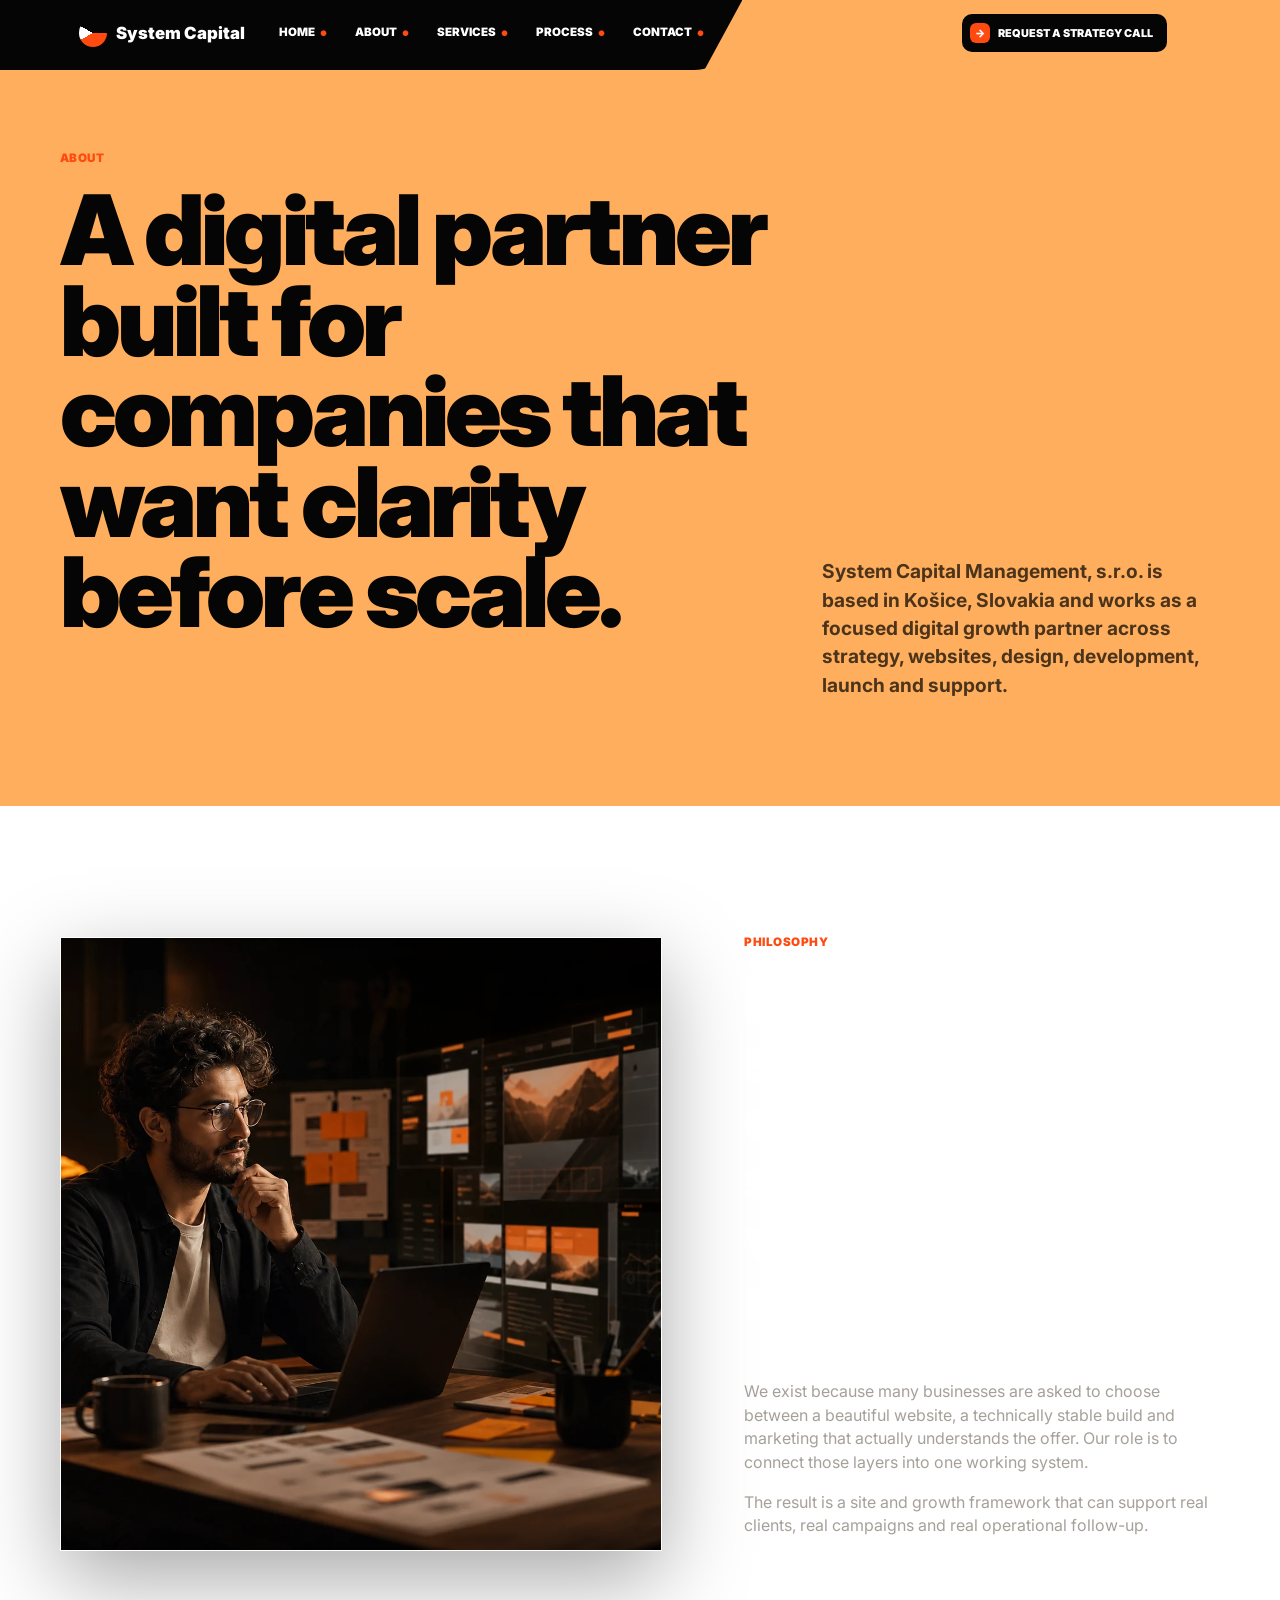
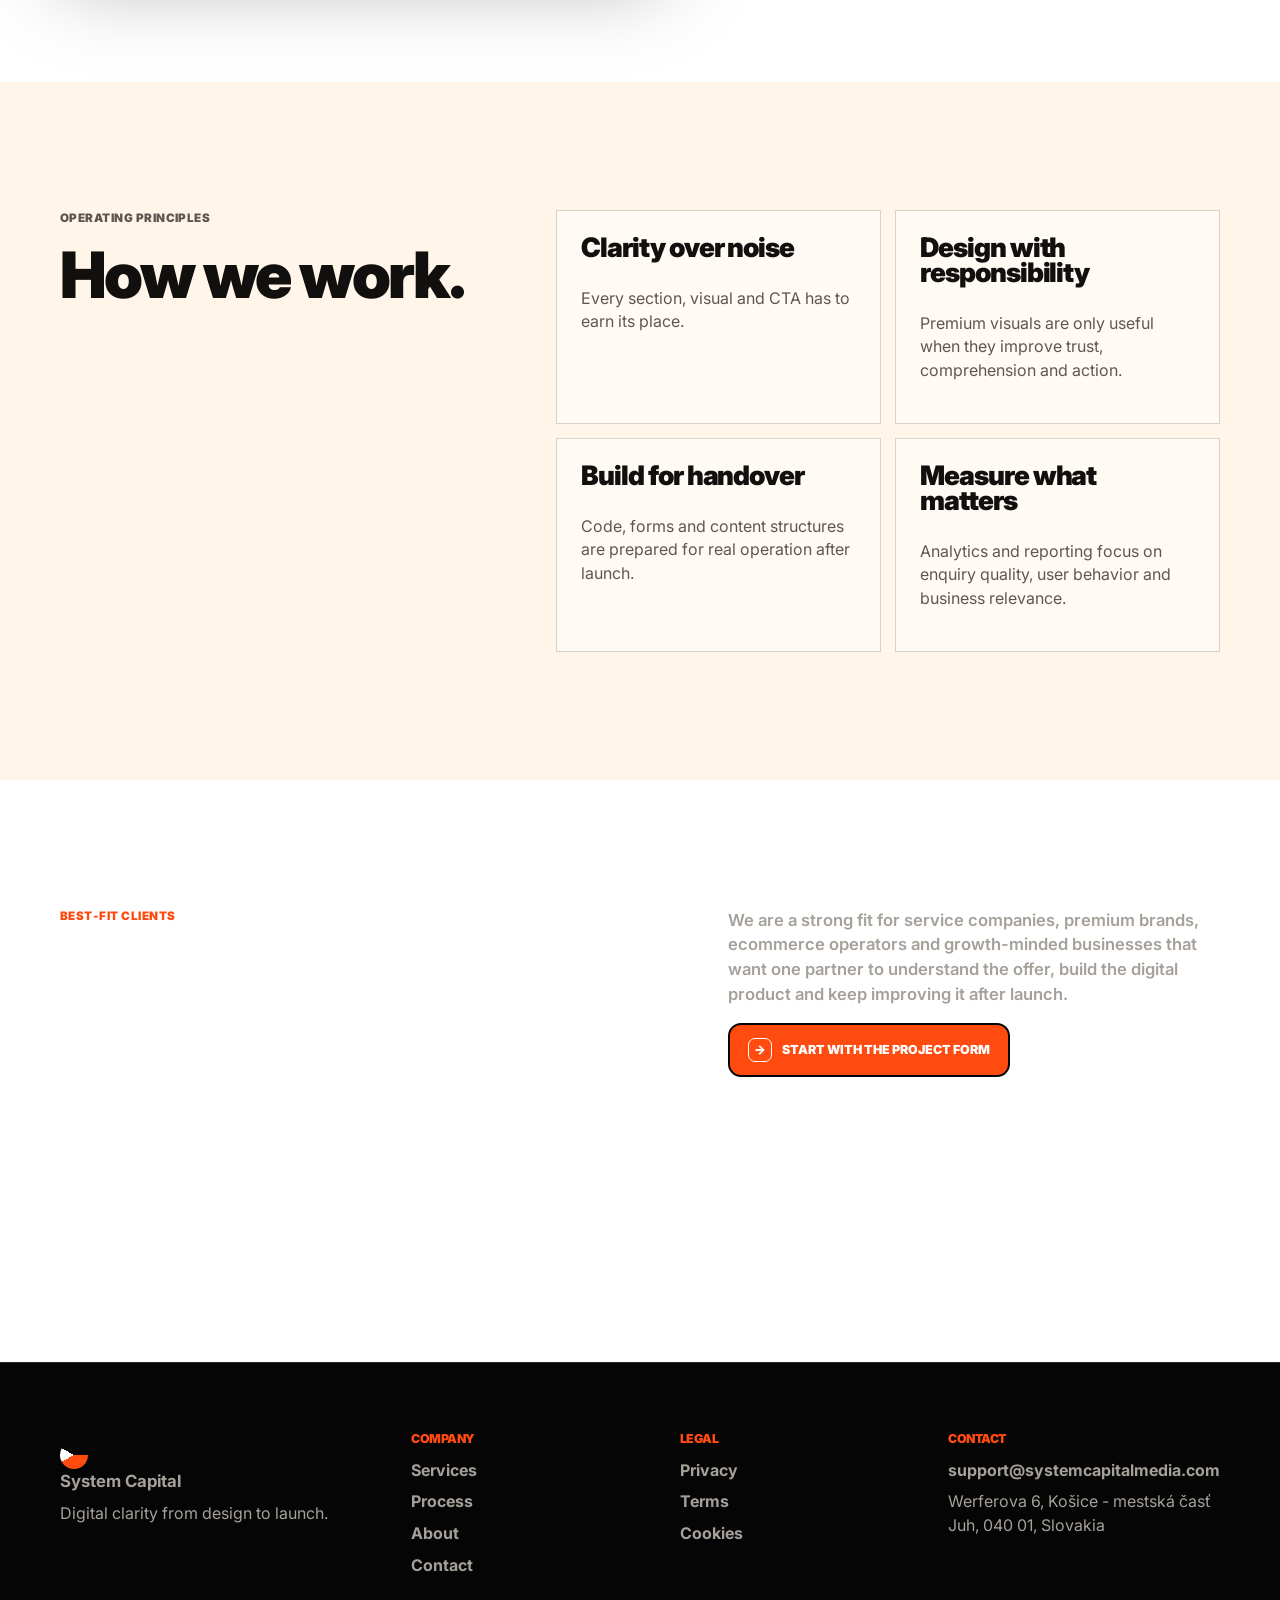
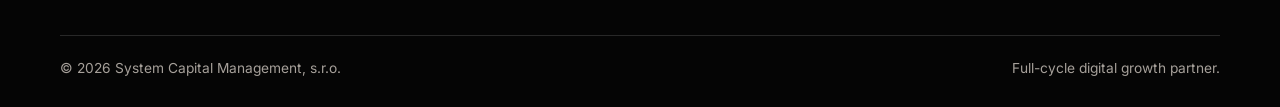
==== about.html @ 71fba1bb "+" ====
<!DOCTYPE html>
<html lang="en">
<head>
  <meta charset="UTF-8">
  <meta name="viewport" content="width=device-width, initial-scale=1.0">
  <meta name="description" content="About System Capital Management, s.r.o., a Slovak digital partner for strategy, web design, development, marketing and support.">
  <title>About | System Capital Management</title>
  <link rel="preconnect" href="https://fonts.googleapis.com">
  <link rel="preconnect" href="https://fonts.gstatic.com" crossorigin>
  <link href="https://fonts.googleapis.com/css2?family=Inter:wght@400;500;600;700;800&family=Playfair+Display:wght@600;700&display=swap" rel="stylesheet">
  <link rel="stylesheet" href="css/base.css">
  <link rel="stylesheet" href="css/bundle.css">
  <link rel="stylesheet" href="css/pages/about.css">
</head>
<body>
  <div class="noise" aria-hidden="true"></div>
  <header class="site-header" data-header><a class="brand" href="index.html"><span class="brand-mark">SC</span><span>System Capital</span></a><nav class="desktop-nav"><a href="index.html">Home</a><a href="about.html">About</a><a href="services.html">Services</a><a href="service-detail.html">Process</a><a href="contact.html">Contact</a></nav><a class="header-cta" href="contact.html">Request a strategy call</a><button class="menu-toggle" type="button" data-menu-toggle aria-label="Open menu"><span></span><span></span></button></header>
  <div class="mobile-menu" data-mobile-menu aria-hidden="true"><div class="mobile-menu__inner"><p class="eyebrow">Navigation</p><nav><a href="index.html">Home</a><a href="services.html">Services</a><a href="about.html">About</a><a href="contact.html">Contact</a><a href="privacy.html">Privacy</a><a href="terms.html">Terms</a></nav><a class="button button--light" href="contact.html">Start a project</a><p class="microcopy">All enquiries are handled through the project form.</p></div></div>
  <main>
    <section class="page-hero section-dark">
      <div class="container page-hero__grid">
        <div><p class="eyebrow reveal">About</p><h1 class="reveal">A digital partner built for companies that want clarity before scale.</h1></div>
        <p class="page-lead reveal">System Capital Management, s.r.o. is based in Košice, Slovakia and works as a focused digital growth partner across strategy, websites, design, development, launch and support.</p>
      </div>
    </section>
    <section class="section about-story">
      <div class="container about-grid">
        <img src="img/common/ref-about-director.webp" alt="Digital director working inside a strategy studio">
        <div><p class="eyebrow">Philosophy</p><h2>Digital work should be commercially sharp and visually memorable.</h2><p>We exist because many businesses are asked to choose between a beautiful website, a technically stable build and marketing that actually understands the offer. Our role is to connect those layers into one working system.</p><p>The result is a site and growth framework that can support real clients, real campaigns and real operational follow-up.</p></div>
      </div>
    </section>
    <section class="section light-band">
      <div class="container principles">
        <div><p class="eyebrow">Operating principles</p><h2>How we work.</h2></div>
        <div class="principle-list">
          <article><h3>Clarity over noise</h3><p>Every section, visual and CTA has to earn its place.</p></article>
          <article><h3>Design with responsibility</h3><p>Premium visuals are only useful when they improve trust, comprehension and action.</p></article>
          <article><h3>Build for handover</h3><p>Code, forms and content structures are prepared for real operation after launch.</p></article>
          <article><h3>Measure what matters</h3><p>Analytics and reporting focus on enquiry quality, user behavior and business relevance.</p></article>
        </div>
      </div>
    </section>
    <section class="section best-fit"><div class="container split"><div><p class="eyebrow">Best-fit clients</p><h2>Teams that need a serious digital foundation, not a decorative website.</h2></div><div class="rich-text"><p>We are a strong fit for service companies, premium brands, ecommerce operators and growth-minded businesses that want one partner to understand the offer, build the digital product and keep improving it after launch.</p><a class="button" href="contact.html">Start with the project form</a></div></div></section>
  </main>
  <footer class="site-footer"><div class="container footer-grid"><div><a class="brand" href="index.html"><span class="brand-mark">SC</span><span>System Capital</span></a><p>Digital clarity from design to launch.</p></div><div><h3>Company</h3><a href="services.html">Services</a><a href="service-detail.html">Process</a><a href="about.html">About</a><a href="contact.html">Contact</a></div><div><h3>Legal</h3><a href="privacy.html">Privacy</a><a href="terms.html">Terms</a><a href="cookie.html">Cookies</a></div><div><h3>Contact</h3><a href="mailto:support@systemcapitalmedia.com">support@systemcapitalmedia.com</a><p>Werferova 6, Košice - mestská časť Juh, 040 01, Slovakia</p></div></div><div class="container footer-bottom"><span>© 2026 System Capital Management, s.r.o.</span><span>Full-cycle digital growth partner.</span></div></footer>
  <script src="js/main.js"></script>
</body>
</html>
---- css/base.css ----
:root {
  --black: #050505;
  --black-2: #0c0c0b;
  --ink: #11100e;
  --orange: #ff4a10;
  --orange-soft: #ffae5d;
  --cream: #fff6e9;
  --white: #ffffff;
  --muted: #a6a09a;
  --muted-dark: #5e5751;
  --line: rgba(255, 255, 255, .14);
  --line-dark: rgba(0, 0, 0, .16);
  --shadow: 0 28px 80px rgba(0, 0, 0, .34);
  --font-body: "Inter", Arial, sans-serif;
  --ease: cubic-bezier(.2, .8, .2, 1);
  --bg: var(--black);
  --bg-2: var(--black-2);
  --light: var(--cream);
  --light-2: #ffe5c7;
  --surface: rgba(255,255,255,.08);
  --surface-strong: rgba(255,255,255,.14);
  --text: var(--white);
  --text-dark: var(--ink);
  --accent: var(--orange);
  --accent-2: var(--orange-soft);
  --border: var(--line);
  --border-dark: var(--line-dark);
  --font-display: var(--font-body);
}

* { box-sizing: border-box; }

html { scroll-behavior: smooth; }

body {
  margin: 0;
  background: var(--white);
  color: var(--white);
  font-family: var(--font-body);
  font-size: 16px;
  line-height: 1.48;
  overflow-x: hidden;
}

img { display: block; max-width: 100%; }
a { color: inherit; text-decoration: none; }
button, input, select, textarea { font: inherit; }
button { cursor: pointer; }

:focus-visible {
  outline: 2px solid var(--orange);
  outline-offset: 4px;
}

h1, h2, h3, p { margin-top: 0; }

h1, h2, h3 {
  letter-spacing: -.04em;
  line-height: .93;
}

h1 {
  font-size: clamp(3.4rem, 7.6vw, 7.6rem);
  font-weight: 900;
  max-width: 760px;
}

h2 {
  font-size: clamp(2.35rem, 5vw, 5.55rem);
  font-weight: 900;
}

h3 {
  font-size: clamp(1.3rem, 2.1vw, 2rem);
  font-weight: 900;
}

p { color: var(--muted); }

.container {
  width: min(1160px, calc(100% - 42px));
  margin-inline: auto;
}

.section { padding: clamp(74px, 10vw, 134px) 0; position: relative; }
.section-dark { background: var(--black); color: var(--white); }
.light-band { background: var(--cream); color: var(--ink); }
.light-band p, .light-band .eyebrow { color: var(--muted-dark); }

.eyebrow {
  color: var(--orange);
  font-size: .73rem;
  font-weight: 900;
  letter-spacing: .04em;
  text-transform: uppercase;
  margin-bottom: 18px;
}

.button {
  display: inline-flex;
  min-height: 45px;
  align-items: center;
  justify-content: center;
  gap: 10px;
  padding: 13px 18px;
  border: 2px solid var(--black);
  border-radius: 13px;
  background: var(--orange);
  color: var(--white);
  font-size: .78rem;
  font-weight: 900;
  text-transform: uppercase;
  transition: transform .28s var(--ease), box-shadow .28s var(--ease), background .28s var(--ease);
}

.button::before {
  content: "→";
  display: grid;
  width: 22px;
  height: 22px;
  place-items: center;
  border: 1px solid currentColor;
  border-radius: 7px;
}

.button:hover { transform: translateY(-2px); box-shadow: 0 14px 36px rgba(255, 74, 16, .28); }
.button--ghost { background: var(--black); color: var(--white); border-color: rgba(255,255,255,.2); }
.button--light { background: var(--white); color: var(--black); border-color: var(--white); }

.noise { display: none; }

.reveal {
  opacity: 0;
  transform: translateY(24px);
  transition: opacity .75s var(--ease), transform .75s var(--ease);
}

.reveal.is-visible { opacity: 1; transform: translateY(0); }

@media (max-width: 760px) {
  body { font-size: 15px; }
  h1 { font-size: clamp(3rem, 16vw, 4.7rem); }
  h2 { font-size: clamp(2.25rem, 12vw, 3.7rem); }
  h1, h2, h3 { letter-spacing: -.035em; }
  .container { width: min(100% - 28px, 1160px); }
  .section { padding: 70px 0; }
  .button { width: 100%; min-height: 50px; }
}
---- css/bundle.css ----
.site-header {
  position: fixed;
  top: 0;
  left: 0;
  right: 0;
  z-index: 50;
  display: grid;
  grid-template-columns: auto auto 1fr auto;
  align-items: center;
  gap: 34px;
  width: 100%;
  margin: 0 auto;
  padding: 14px clamp(22px, 6.2vw, 118px);
  color: var(--white);
  background: transparent;
  border-radius: 0;
  transition: transform .35s var(--ease), box-shadow .35s var(--ease);
}

.site-header::before {
  content: "";
  position: absolute;
  inset: 0 auto auto 0;
  z-index: -1;
  width: min(930px, 58vw);
  height: 70px;
  background: var(--black);
  border-bottom-right-radius: 48px;
  clip-path: polygon(0 0, calc(100% - 74px) 0, 100% 0, calc(100% - 38px) 100%, 0 100%);
}

.site-header.is-scrolled,
.site-header.menu-open {
  filter: drop-shadow(0 18px 34px rgba(0,0,0,.18));
}

.brand {
  display: inline-flex;
  align-items: center;
  gap: 9px;
  font-size: 1.05rem;
  font-weight: 900;
}

.brand-mark {
  display: grid;
  width: 28px;
  height: 28px;
  place-items: center;
  border-radius: 50%;
  color: var(--white);
  background: conic-gradient(from 90deg, var(--orange) 0 42%, var(--white) 42% 58%, var(--black) 58% 100%);
  font-size: 0;
}

.desktop-nav {
  display: flex;
  justify-content: flex-start;
  gap: 28px;
  font-size: .72rem;
  font-weight: 900;
  text-transform: uppercase;
}

.desktop-nav a::after {
  content: "●";
  color: var(--orange);
  font-size: .48rem;
  margin-left: 5px;
}

.header-cta {
  display: inline-flex;
  align-items: center;
  gap: 8px;
  min-height: 38px;
  justify-self: end;
  padding: 8px 14px 8px 8px;
  border: 0;
  border-radius: 10px;
  background: var(--black);
  color: var(--white);
  font-size: .68rem;
  font-weight: 900;
  text-transform: uppercase;
}

.header-cta::before {
  content: "→";
  display: grid;
  width: 20px;
  height: 20px;
  place-items: center;
  background: var(--orange);
  border-radius: 6px;
}

.menu-toggle {
  display: none;
  width: 42px;
  height: 42px;
  border: 1px solid rgba(255,255,255,.3);
  border-radius: 12px;
  background: var(--black);
  position: relative;
}

.menu-toggle span {
  position: absolute;
  left: 11px;
  right: 11px;
  height: 2px;
  background: var(--white);
  transition: transform .35s var(--ease), top .35s var(--ease);
}

.menu-toggle span:first-child { top: 15px; }
.menu-toggle span:last-child { top: 25px; }
.menu-open .menu-toggle span:first-child { top: 20px; transform: rotate(45deg); }
.menu-open .menu-toggle span:last-child { top: 20px; transform: rotate(-45deg); }

.mobile-menu {
  position: fixed;
  inset: 0;
  z-index: 40;
  display: grid;
  place-items: center;
  padding: 96px 24px 30px;
  background: var(--black);
  opacity: 0;
  pointer-events: none;
  transform: translateY(-18px);
  transition: opacity .42s var(--ease), transform .42s var(--ease);
}

.mobile-menu.is-open { opacity: 1; pointer-events: auto; transform: translateY(0); }
.mobile-menu__inner { width: min(520px, 100%); }
.mobile-menu nav { display: grid; gap: 9px; margin: 24px 0 32px; }
.mobile-menu nav a { font-size: clamp(2.5rem, 12vw, 4.5rem); font-weight: 900; letter-spacing: -.05em; line-height: .9; opacity: 0; transform: translateY(14px); transition: opacity .45s var(--ease), transform .45s var(--ease); }
.mobile-menu.is-open nav a { opacity: 1; transform: translateY(0); }
.mobile-menu.is-open nav a:nth-child(2) { transition-delay: .05s; }
.mobile-menu.is-open nav a:nth-child(3) { transition-delay: .1s; }
.mobile-menu.is-open nav a:nth-child(4) { transition-delay: .15s; }
.mobile-menu.is-open nav a:nth-child(5) { transition-delay: .2s; }
.mobile-menu.is-open nav a:nth-child(6) { transition-delay: .25s; }
.microcopy { margin-top: 18px; font-size: .88rem; }

.page-hero {
  padding: 150px 0 88px;
  background: var(--orange-soft);
  color: var(--black);
}

.page-hero p { color: rgba(0,0,0,.7); }
.page-hero .eyebrow { color: var(--orange); }

.page-hero__grid {
  display: grid;
  grid-template-columns: minmax(0, 1.25fr) minmax(280px, .7fr);
  gap: 50px;
  align-items: end;
}

.page-lead { font-size: clamp(1rem, 1.5vw, 1.25rem); font-weight: 700; }
.split, .two-column { display: grid; grid-template-columns: minmax(0, 1fr) minmax(320px, .85fr); gap: clamp(36px, 7vw, 90px); }
.rich-text p { font-size: 1.04rem; font-weight: 600; }

.section-heading {
  display: grid;
  grid-template-columns: minmax(0, .95fr) minmax(260px, .55fr);
  gap: 46px;
  align-items: end;
  margin-bottom: 42px;
}

.cta-block, .final-cta {
  text-align: center;
  padding: clamp(82px, 10vw, 136px) 0;
  background: var(--black);
}

.cta-block .container, .final-cta .container { display: grid; justify-items: center; }
.cta-block h2, .final-cta h2 { max-width: 910px; margin-inline: auto; margin-bottom: 28px; }

.site-footer {
  padding: 70px 0 28px;
  background: var(--black);
  border-top: 1px solid var(--line);
}

.footer-grid {
  display: grid;
  grid-template-columns: 1.35fr repeat(3, 1fr);
  gap: 32px;
}

.footer-grid h3 {
  margin-bottom: 14px;
  color: var(--orange);
  font-size: .77rem;
  font-weight: 900;
  text-transform: uppercase;
}

.footer-grid a { display: block; margin: 8px 0; color: var(--muted); font-weight: 700; }
.footer-grid a:hover { color: var(--orange-soft); }
.footer-bottom { display: flex; justify-content: space-between; gap: 24px; margin-top: 50px; padding-top: 22px; border-top: 1px solid var(--line); color: var(--muted); font-size: .86rem; }

@media (max-width: 940px) {
  .desktop-nav, .header-cta { display: none; }
  .site-header { grid-template-columns: auto auto; justify-content: space-between; }
  .site-header::before { width: 100%; border-bottom-right-radius: 24px; clip-path: none; }
  .menu-toggle { display: block; }
  .page-hero__grid, .split, .two-column, .section-heading, .footer-grid { grid-template-columns: 1fr; }
}

@media (max-width: 760px) {
  .site-header { padding: 12px 14px; }
  .page-hero { padding: 128px 0 68px; }
  .footer-bottom { flex-direction: column; }
}
---- css/pages/about.css ----
.about-story img {
  width: 100%;
  height: clamp(360px, 48vw, 660px);
  object-fit: cover;
  border: 1px solid var(--border);
  box-shadow: var(--shadow);
}

.about-grid {
  display: grid;
  grid-template-columns: minmax(0, .95fr) minmax(300px, .75fr);
  gap: clamp(36px, 7vw, 82px);
  align-items: center;
}

.principles {
  display: grid;
  grid-template-columns: .8fr 1.2fr;
  gap: 54px;
}

.principle-list {
  display: grid;
  grid-template-columns: repeat(2, 1fr);
  gap: 14px;
}

.principle-list article {
  padding: 24px;
  border: 1px solid var(--border-dark);
  background: rgba(255,255,255,.48);
}

@media (max-width: 850px) {
  .about-grid,
  .principles,
  .principle-list {
    grid-template-columns: 1fr;
  }
}
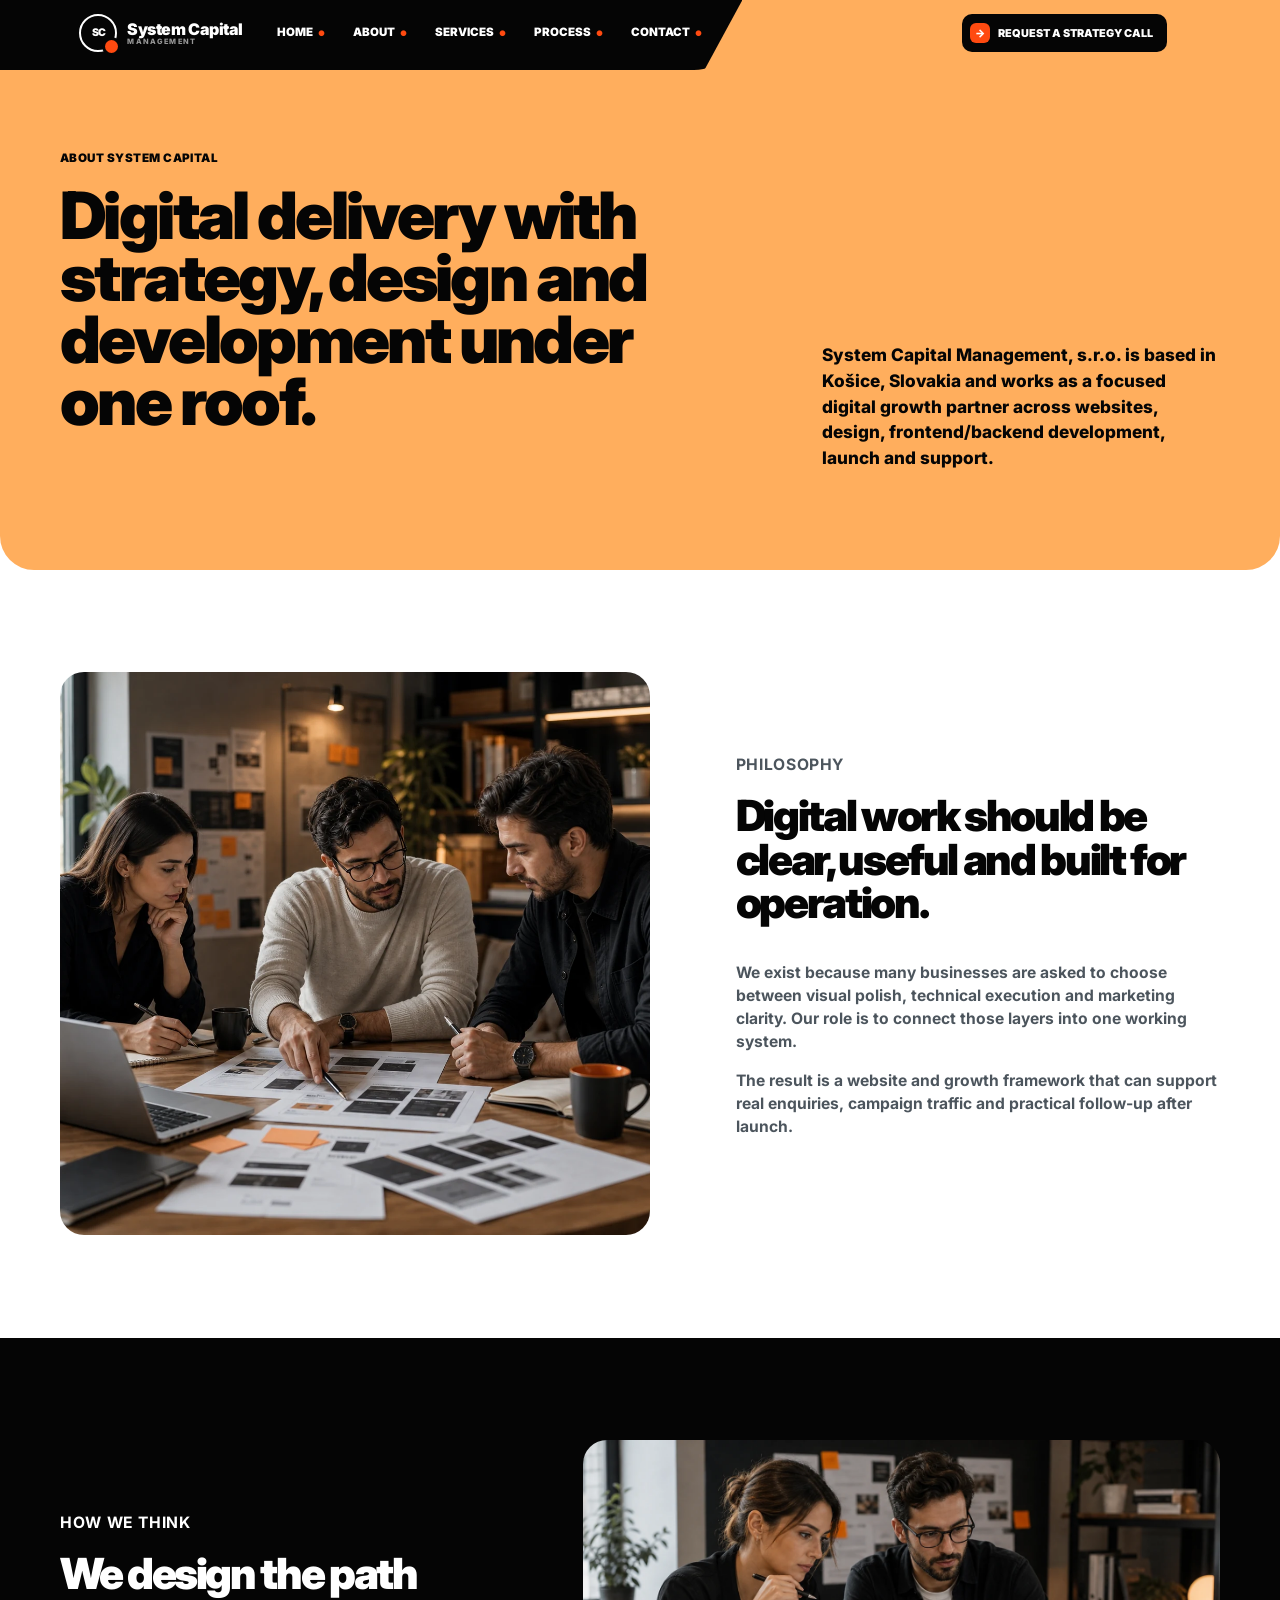
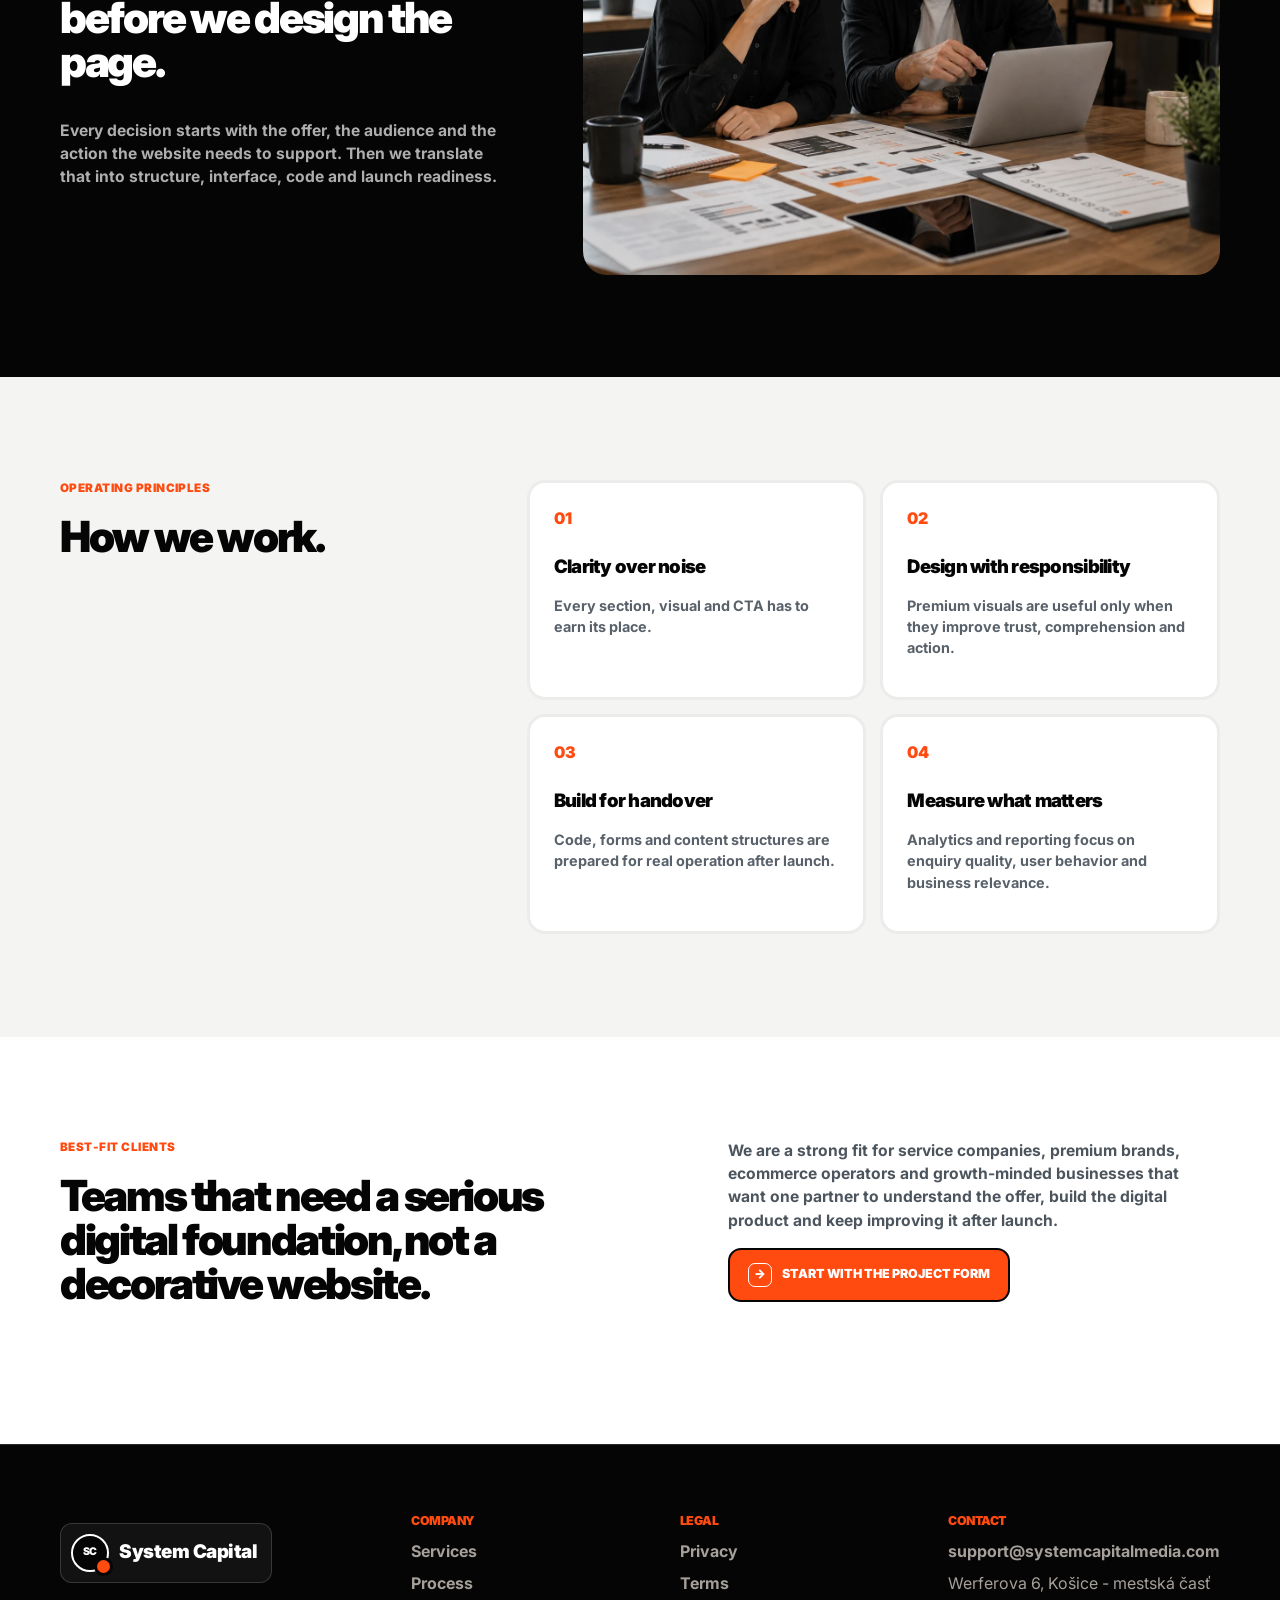
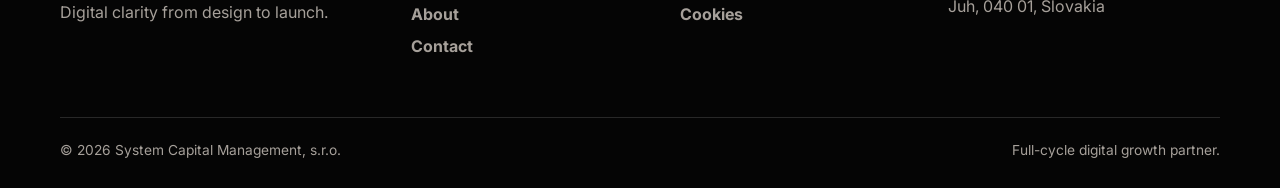
==== commit 8c23b1bf: "+" ====
--- a/about.html
+++ b/about.html
@@ -7,42 +7,119 @@
   <title>About | System Capital Management</title>
   <link rel="preconnect" href="https://fonts.googleapis.com">
   <link rel="preconnect" href="https://fonts.gstatic.com" crossorigin>
-  <link href="https://fonts.googleapis.com/css2?family=Inter:wght@400;500;600;700;800&family=Playfair+Display:wght@600;700&display=swap" rel="stylesheet">
+  <link href="https://fonts.googleapis.com/css2?family=Inter:wght@500;600;700;800;900&display=swap" rel="stylesheet">
   <link rel="stylesheet" href="css/base.css">
   <link rel="stylesheet" href="css/bundle.css">
   <link rel="stylesheet" href="css/pages/about.css">
 </head>
 <body>
-  <div class="noise" aria-hidden="true"></div>
-  <header class="site-header" data-header><a class="brand" href="index.html"><span class="brand-mark">SC</span><span>System Capital</span></a><nav class="desktop-nav"><a href="index.html">Home</a><a href="about.html">About</a><a href="services.html">Services</a><a href="service-detail.html">Process</a><a href="contact.html">Contact</a></nav><a class="header-cta" href="contact.html">Request a strategy call</a><button class="menu-toggle" type="button" data-menu-toggle aria-label="Open menu"><span></span><span></span></button></header>
-  <div class="mobile-menu" data-mobile-menu aria-hidden="true"><div class="mobile-menu__inner"><p class="eyebrow">Navigation</p><nav><a href="index.html">Home</a><a href="services.html">Services</a><a href="about.html">About</a><a href="contact.html">Contact</a><a href="privacy.html">Privacy</a><a href="terms.html">Terms</a></nav><a class="button button--light" href="contact.html">Start a project</a><p class="microcopy">All enquiries are handled through the project form.</p></div></div>
+  <header class="site-header" data-header>
+    <a class="brand" href="index.html"><span class="brand-mark">SC</span><span>System Capital</span></a>
+    <nav class="desktop-nav" aria-label="Primary navigation">
+      <a href="index.html">Home</a>
+      <a href="about.html">About</a>
+      <a href="services.html">Services</a>
+      <a href="service-detail.html">Process</a>
+      <a href="contact.html">Contact</a>
+    </nav>
+    <a class="header-cta" href="contact.html">Request a strategy call</a>
+    <button class="menu-toggle" type="button" data-menu-toggle aria-label="Open menu"><span></span><span></span></button>
+  </header>
+
+  <div class="mobile-menu" data-mobile-menu aria-hidden="true">
+    <div class="mobile-menu__inner">
+      <p class="eyebrow">Navigation</p>
+      <nav>
+        <a href="index.html">Home</a>
+        <a href="services.html">Services</a>
+        <a href="about.html">About</a>
+        <a href="contact.html">Contact</a>
+        <a href="privacy.html">Privacy</a>
+        <a href="terms.html">Terms</a>
+      </nav>
+      <a class="button button--light" href="contact.html">Start a project</a>
+      <p class="microcopy">All enquiries are handled through the project form.</p>
+    </div>
+  </div>
+
   <main>
-    <section class="page-hero section-dark">
-      <div class="container page-hero__grid">
-        <div><p class="eyebrow reveal">About</p><h1 class="reveal">A digital partner built for companies that want clarity before scale.</h1></div>
-        <p class="page-lead reveal">System Capital Management, s.r.o. is based in Košice, Slovakia and works as a focused digital growth partner across strategy, websites, design, development, launch and support.</p>
+    <section class="about-hero">
+      <div class="container about-hero__grid">
+        <div>
+          <p class="eyebrow reveal">About System Capital</p>
+          <h1 class="reveal">Digital delivery with strategy, design and development under one roof.</h1>
+        </div>
+        <p class="page-lead reveal">System Capital Management, s.r.o. is based in Košice, Slovakia and works as a focused digital growth partner across websites, design, frontend/backend development, launch and support.</p>
       </div>
     </section>
-    <section class="section about-story">
+
+    <section class="about-story">
       <div class="container about-grid">
-        <img src="img/common/ref-about-director.webp" alt="Digital director working inside a strategy studio">
-        <div><p class="eyebrow">Philosophy</p><h2>Digital work should be commercially sharp and visually memorable.</h2><p>We exist because many businesses are asked to choose between a beautiful website, a technically stable build and marketing that actually understands the offer. Our role is to connect those layers into one working system.</p><p>The result is a site and growth framework that can support real clients, real campaigns and real operational follow-up.</p></div>
-      </div>
-    </section>
-    <section class="section light-band">
-      <div class="container principles">
-        <div><p class="eyebrow">Operating principles</p><h2>How we work.</h2></div>
-        <div class="principle-list">
-          <article><h3>Clarity over noise</h3><p>Every section, visual and CTA has to earn its place.</p></article>
-          <article><h3>Design with responsibility</h3><p>Premium visuals are only useful when they improve trust, comprehension and action.</p></article>
-          <article><h3>Build for handover</h3><p>Code, forms and content structures are prepared for real operation after launch.</p></article>
-          <article><h3>Measure what matters</h3><p>Analytics and reporting focus on enquiry quality, user behavior and business relevance.</p></article>
+        <figure class="about-image reveal">
+          <img src="img/about/about-strategy-team.webp" alt="Team planning a website strategy in a modern office">
+        </figure>
+        <div class="about-copy reveal">
+          <p class="eyebrow">Philosophy</p>
+          <h2>Digital work should be clear, useful and built for operation.</h2>
+          <p>We exist because many businesses are asked to choose between visual polish, technical execution and marketing clarity. Our role is to connect those layers into one working system.</p>
+          <p>The result is a website and growth framework that can support real enquiries, campaign traffic and practical follow-up after launch.</p>
         </div>
       </div>
     </section>
-    <section class="section best-fit"><div class="container split"><div><p class="eyebrow">Best-fit clients</p><h2>Teams that need a serious digital foundation, not a decorative website.</h2></div><div class="rich-text"><p>We are a strong fit for service companies, premium brands, ecommerce operators and growth-minded businesses that want one partner to understand the offer, build the digital product and keep improving it after launch.</p><a class="button" href="contact.html">Start with the project form</a></div></div></section>
+
+    <section class="about-process">
+      <div class="container process-panel">
+        <div class="process-copy reveal">
+          <p class="eyebrow">How we think</p>
+          <h2>We design the path before we design the page.</h2>
+          <p>Every decision starts with the offer, the audience and the action the website needs to support. Then we translate that into structure, interface, code and launch readiness.</p>
+        </div>
+        <img class="reveal" src="img/about/about-launch-review.webp" alt="Team reviewing website launch details and support tasks">
+      </div>
+    </section>
+
+    <section class="about-principles">
+      <div class="container principles">
+        <div class="principles-heading reveal">
+          <p class="eyebrow">Operating principles</p>
+          <h2>How we work.</h2>
+        </div>
+        <div class="principle-list reveal">
+          <article><span>01</span><h3>Clarity over noise</h3><p>Every section, visual and CTA has to earn its place.</p></article>
+          <article><span>02</span><h3>Design with responsibility</h3><p>Premium visuals are useful only when they improve trust, comprehension and action.</p></article>
+          <article><span>03</span><h3>Build for handover</h3><p>Code, forms and content structures are prepared for real operation after launch.</p></article>
+          <article><span>04</span><h3>Measure what matters</h3><p>Analytics and reporting focus on enquiry quality, user behavior and business relevance.</p></article>
+        </div>
+      </div>
+    </section>
+
+    <section class="best-fit">
+      <div class="container split">
+        <div class="reveal">
+          <p class="eyebrow">Best-fit clients</p>
+          <h2>Teams that need a serious digital foundation, not a decorative website.</h2>
+        </div>
+        <div class="rich-text reveal">
+          <p>We are a strong fit for service companies, premium brands, ecommerce operators and growth-minded businesses that want one partner to understand the offer, build the digital product and keep improving it after launch.</p>
+          <a class="button" href="contact.html">Start with the project form</a>
+        </div>
+      </div>
+    </section>
   </main>
-  <footer class="site-footer"><div class="container footer-grid"><div><a class="brand" href="index.html"><span class="brand-mark">SC</span><span>System Capital</span></a><p>Digital clarity from design to launch.</p></div><div><h3>Company</h3><a href="services.html">Services</a><a href="service-detail.html">Process</a><a href="about.html">About</a><a href="contact.html">Contact</a></div><div><h3>Legal</h3><a href="privacy.html">Privacy</a><a href="terms.html">Terms</a><a href="cookie.html">Cookies</a></div><div><h3>Contact</h3><a href="mailto:support@systemcapitalmedia.com">support@systemcapitalmedia.com</a><p>Werferova 6, Košice - mestská časť Juh, 040 01, Slovakia</p></div></div><div class="container footer-bottom"><span>© 2026 System Capital Management, s.r.o.</span><span>Full-cycle digital growth partner.</span></div></footer>
+
+  <footer class="site-footer">
+    <div class="container footer-grid">
+      <div>
+        <a class="brand" href="index.html"><span class="brand-mark">SC</span><span>System Capital</span></a>
+        <p>Digital clarity from design to launch.</p>
+      </div>
+      <div><h3>Company</h3><a href="services.html">Services</a><a href="service-detail.html">Process</a><a href="about.html">About</a><a href="contact.html">Contact</a></div>
+      <div><h3>Legal</h3><a href="privacy.html">Privacy</a><a href="terms.html">Terms</a><a href="cookie.html">Cookies</a></div>
+      <div><h3>Contact</h3><a href="mailto:support@systemcapitalmedia.com">support@systemcapitalmedia.com</a><p>Werferova 6, Košice - mestská časť Juh, 040 01, Slovakia</p></div>
+    </div>
+    <div class="container footer-bottom"><span>© 2026 System Capital Management, s.r.o.</span><span>Full-cycle digital growth partner.</span></div>
+  </footer>
+
   <script src="js/main.js"></script>
 </body>
 </html>
--- a/css/base.css
+++ b/css/base.css
@@ -50,6 +50,15 @@
 :focus-visible {
   outline: 2px solid var(--orange);
   outline-offset: 4px;
+}
+
+.hp-field {
+  position: absolute;
+  left: -9999px;
+  width: 1px;
+  height: 1px;
+  opacity: 0;
+  pointer-events: none;
 }
 
 h1, h2, h3, p { margin-top: 0; }
--- a/css/bundle.css
+++ b/css/bundle.css
@@ -37,20 +37,65 @@
 .brand {
   display: inline-flex;
   align-items: center;
-  gap: 9px;
-  font-size: 1.05rem;
-  font-weight: 900;
+  gap: 10px;
+  font-size: 1rem;
+  font-weight: 900;
+  line-height: 1;
+  text-transform: none;
+  letter-spacing: -.03em;
 }
 
 .brand-mark {
-  display: grid;
-  width: 28px;
-  height: 28px;
-  place-items: center;
+  position: relative;
+  display: grid;
+  width: 38px;
+  height: 38px;
+  place-items: center;
+  flex: 0 0 auto;
+  color: var(--white);
+  border: 2px solid var(--white);
   border-radius: 50%;
-  color: var(--white);
-  background: conic-gradient(from 90deg, var(--orange) 0 42%, var(--white) 42% 58%, var(--black) 58% 100%);
+  background: var(--black);
   font-size: 0;
+}
+
+.brand-mark::before {
+  content: "SC";
+  position: absolute;
+  inset: 0;
+  display: grid;
+  place-items: center;
+  color: var(--white);
+  font-size: .66rem;
+  font-weight: 900;
+  letter-spacing: -.08em;
+}
+
+.brand-mark::after {
+  content: "";
+  position: absolute;
+  right: -3px;
+  bottom: -3px;
+  width: 13px;
+  height: 13px;
+  border-radius: 50%;
+  background: var(--orange);
+  box-shadow: 0 0 0 3px var(--black);
+}
+
+.brand > span:last-child {
+  position: relative;
+  display: inline-grid;
+  gap: 1px;
+}
+
+.brand > span:last-child::after {
+  content: "Management";
+  color: rgba(255,255,255,.58);
+  font-size: .46rem;
+  font-weight: 800;
+  letter-spacing: .16em;
+  text-transform: uppercase;
 }
 
 .desktop-nav {
@@ -188,6 +233,31 @@
   border-top: 1px solid var(--line);
 }
 
+.site-footer .brand {
+  display: inline-flex;
+  flex-direction: row;
+  align-items: center;
+  gap: 10px;
+  line-height: 1;
+  margin-bottom: 18px;
+  padding: 10px 14px 10px 10px;
+  border: 1px solid rgba(255,255,255,.16);
+  border-radius: 12px;
+  background: rgba(255,255,255,.055);
+}
+
+.site-footer .brand > span:last-child {
+  display: inline-block;
+  transform: translateY(0);
+  color: var(--white);
+  font-size: 1.18rem;
+  font-weight: 900;
+}
+
+.site-footer .brand > span:last-child::after {
+  content: none;
+}
+
 .footer-grid {
   display: grid;
   grid-template-columns: 1.35fr repeat(3, 1fr);
--- a/css/pages/about.css
+++ b/css/pages/about.css
@@ -1,22 +1,120 @@
-.about-story img {
-  width: 100%;
-  height: clamp(360px, 48vw, 660px);
-  object-fit: cover;
-  border: 1px solid var(--border);
-  box-shadow: var(--shadow);
+.about-hero {
+  padding: 150px 0 82px;
+  background: var(--orange-soft);
+  color: var(--black);
+  border-radius: 0 0 34px 34px;
+}
+
+.about-hero__grid {
+  display: grid;
+  grid-template-columns: minmax(0, 1fr) minmax(320px, .58fr);
+  gap: clamp(34px, 6vw, 86px);
+  align-items: end;
+}
+
+.about-hero .eyebrow,
+.about-hero p {
+  color: var(--black);
+}
+
+.about-hero h1 {
+  max-width: 900px;
+  font-size: clamp(3rem, 5.1vw, 5.9rem);
+  line-height: .95;
+}
+
+.about-hero .page-lead {
+  max-width: 520px;
+  font-size: clamp(1rem, 1.35vw, 1.2rem);
+  font-weight: 800;
+}
+
+.about-story,
+.about-process,
+.about-principles,
+.best-fit {
+  padding: clamp(64px, 8vw, 104px) 0;
+}
+
+.about-story,
+.best-fit {
+  background: var(--white);
+  color: var(--black);
 }
 
 .about-grid {
   display: grid;
-  grid-template-columns: minmax(0, .95fr) minmax(300px, .75fr);
-  gap: clamp(36px, 7vw, 82px);
+  grid-template-columns: minmax(0, .95fr) minmax(320px, .78fr);
+  gap: clamp(36px, 7vw, 86px);
   align-items: center;
+}
+
+.about-image {
+  margin: 0;
+}
+
+.about-image img {
+  width: 100%;
+  height: clamp(390px, 44vw, 580px);
+  object-fit: cover;
+  border-radius: 24px;
+}
+
+.about-copy h2,
+.process-copy h2,
+.principles-heading h2,
+.best-fit h2 {
+  color: var(--black);
+  font-size: clamp(2rem, 3.35vw, 3.7rem);
+  line-height: 1.02;
+  letter-spacing: -.055em;
+}
+
+.about-copy p,
+.process-copy p,
+.rich-text p {
+  color: #4c555d;
+  font-size: .98rem;
+  font-weight: 700;
+}
+
+.about-process {
+  background: var(--black);
+  color: var(--white);
+}
+
+.process-panel {
+  display: grid;
+  grid-template-columns: minmax(300px, .7fr) minmax(0, 1fr);
+  gap: clamp(34px, 6vw, 82px);
+  align-items: center;
+}
+
+.process-panel h2,
+.process-panel p {
+  color: var(--white);
+}
+
+.process-panel p:not(.eyebrow) {
+  color: rgba(255,255,255,.68);
+}
+
+.process-panel img {
+  width: 100%;
+  height: clamp(320px, 34vw, 500px);
+  object-fit: cover;
+  border-radius: 24px;
+}
+
+.about-principles {
+  background: #f4f4f2;
+  color: var(--black);
 }
 
 .principles {
   display: grid;
-  grid-template-columns: .8fr 1.2fr;
-  gap: 54px;
+  grid-template-columns: .72fr 1.28fr;
+  gap: clamp(34px, 6vw, 80px);
 }
 
 .principle-list {
@@ -26,15 +124,55 @@
 }
 
 .principle-list article {
+  min-height: 190px;
   padding: 24px;
-  border: 1px solid var(--border-dark);
-  background: rgba(255,255,255,.48);
+  border: 3px solid #ececea;
+  border-radius: 18px;
+  background: var(--white);
 }
 
-@media (max-width: 850px) {
+.principle-list span {
+  display: inline-block;
+  margin-bottom: 26px;
+  color: var(--orange);
+  font-weight: 900;
+}
+
+.principle-list h3 {
+  color: var(--black);
+  font-size: clamp(1.15rem, 1.45vw, 1.55rem);
+  line-height: 1.06;
+}
+
+.principle-list p {
+  color: #59616a;
+  font-size: .9rem;
+  font-weight: 700;
+}
+
+.split {
+  align-items: start;
+}
+
+@media (max-width: 900px) {
+  .about-hero__grid,
   .about-grid,
-  .principles,
+  .process-panel,
+  .principles {
+    grid-template-columns: 1fr;
+  }
+
   .principle-list {
     grid-template-columns: 1fr;
   }
 }
+
+@media (max-width: 640px) {
+  .about-hero {
+    padding: 128px 0 64px;
+  }
+
+  .about-hero h1 {
+    font-size: clamp(2.65rem, 12vw, 4rem);
+  }
+}
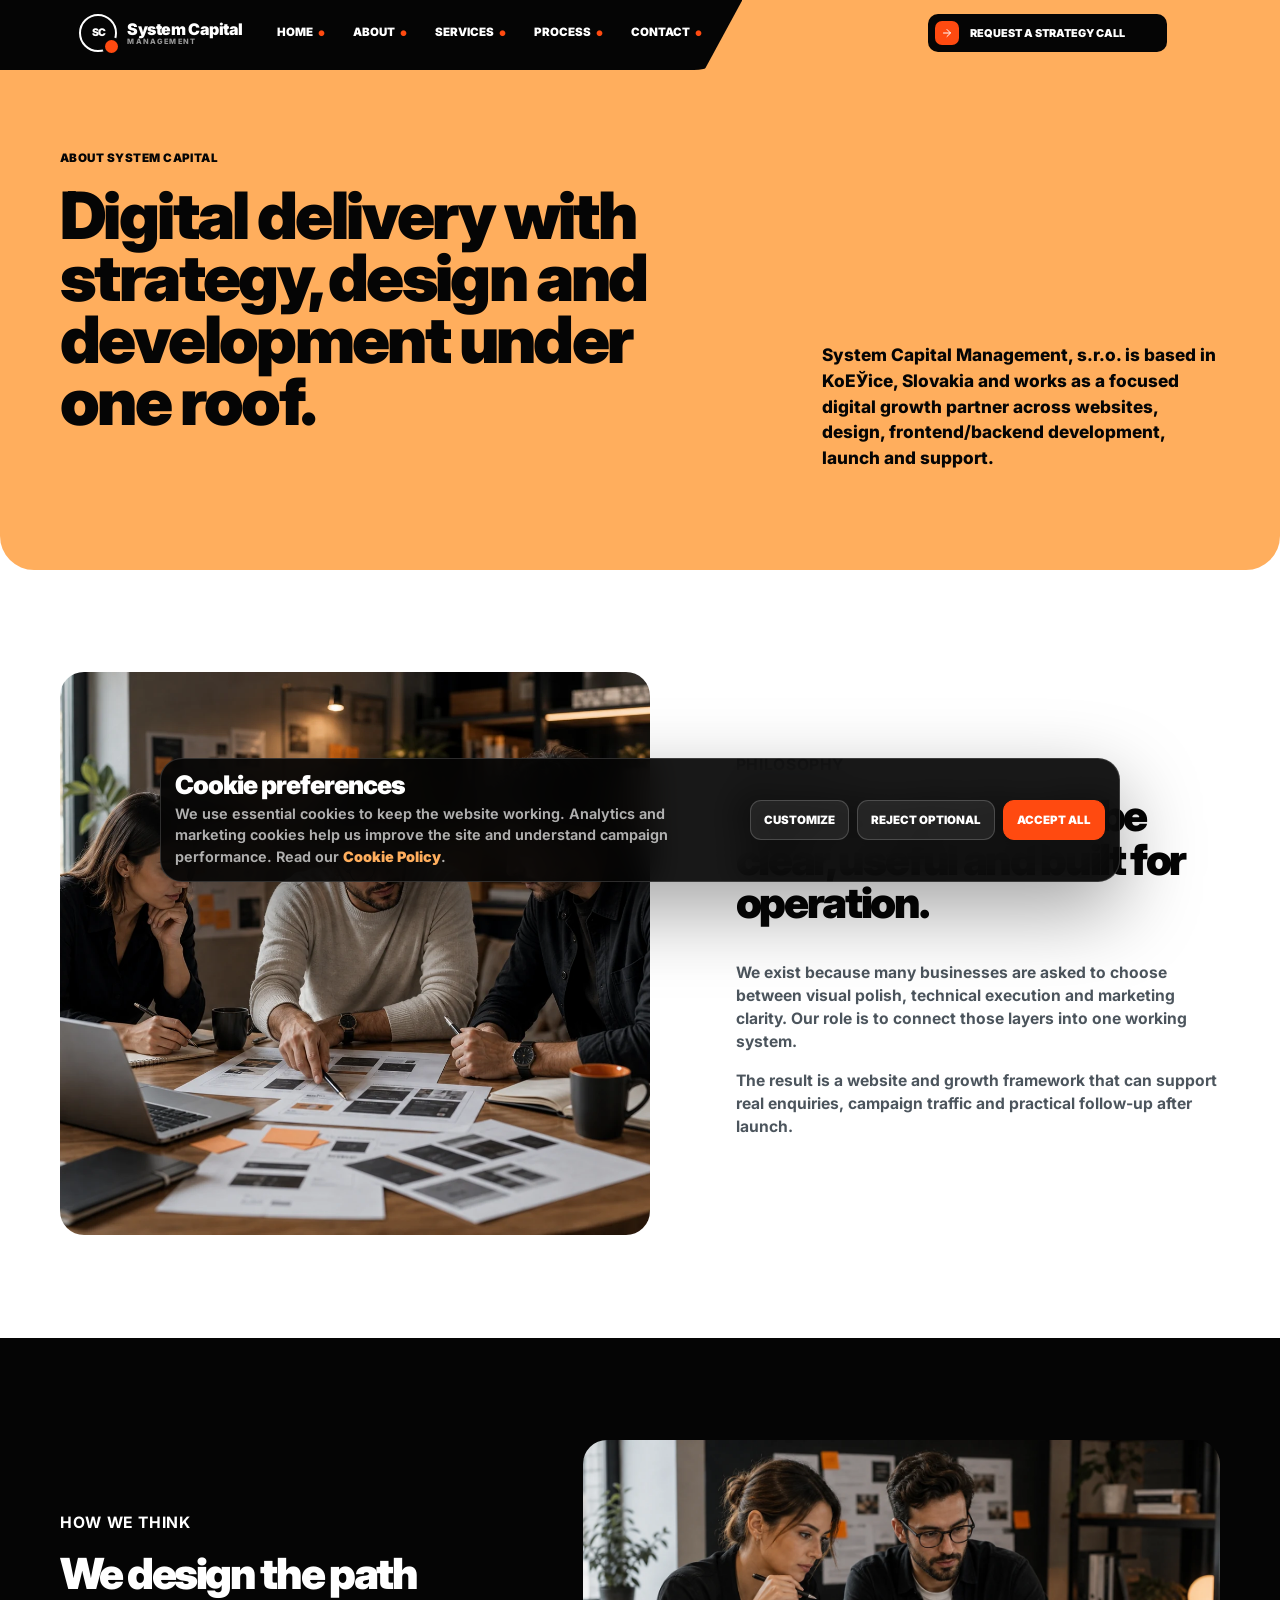
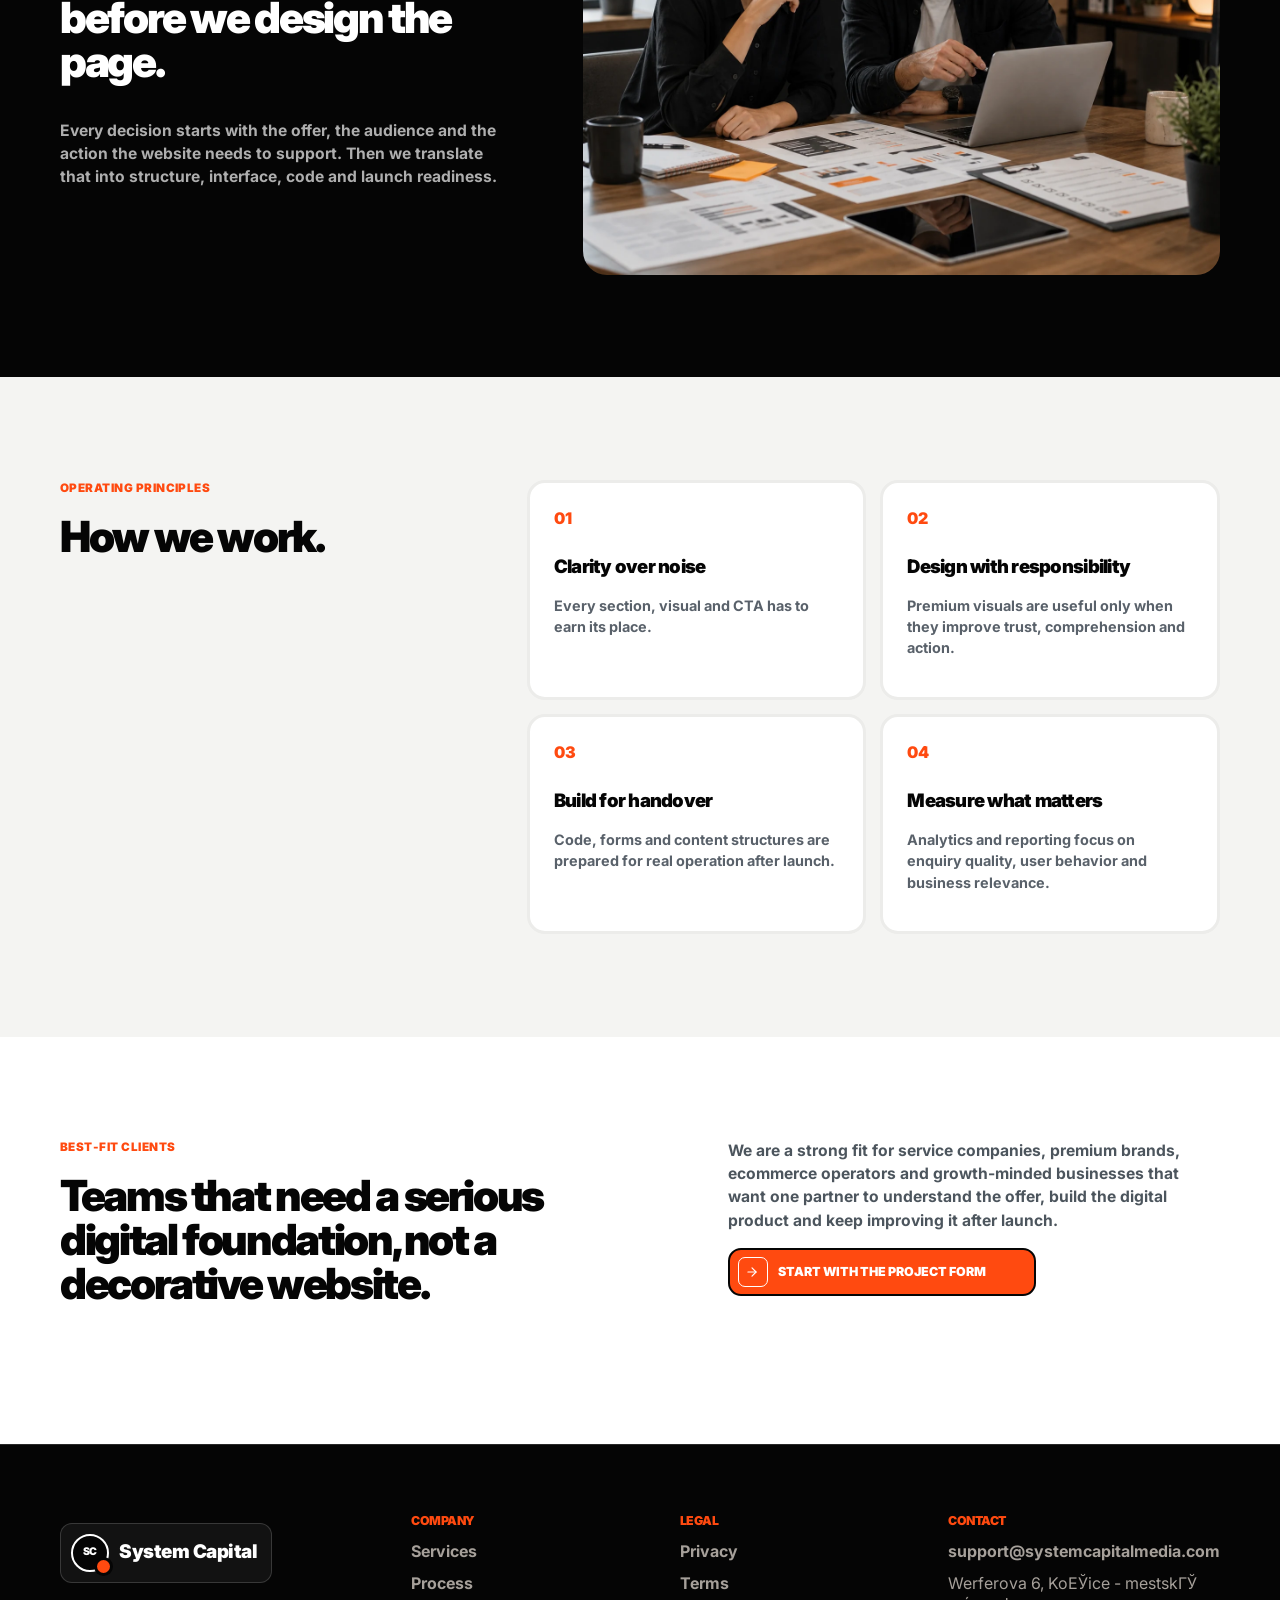
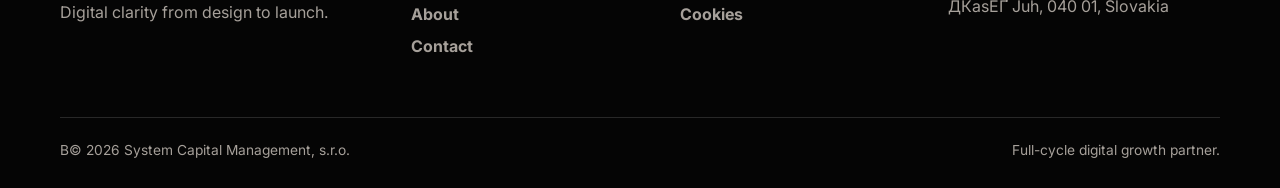
==== commit 75f6f134: "added service pages" ====
--- a/about.html
+++ b/about.html
@@ -1,10 +1,10 @@
-<!DOCTYPE html>
+﻿<!DOCTYPE html>
 <html lang="en">
 <head>
   <meta charset="UTF-8">
   <meta name="viewport" content="width=device-width, initial-scale=1.0">
   <meta name="description" content="About System Capital Management, s.r.o., a Slovak digital partner for strategy, web design, development, marketing and support.">
-  <title>About | System Capital Management</title>
+  <title>About | System Capital Management</title><link rel="icon" type="image/svg+xml" href="favicon.svg">
   <link rel="preconnect" href="https://fonts.googleapis.com">
   <link rel="preconnect" href="https://fonts.gstatic.com" crossorigin>
   <link href="https://fonts.googleapis.com/css2?family=Inter:wght@500;600;700;800;900&display=swap" rel="stylesheet">
@@ -49,7 +49,7 @@
           <p class="eyebrow reveal">About System Capital</p>
           <h1 class="reveal">Digital delivery with strategy, design and development under one roof.</h1>
         </div>
-        <p class="page-lead reveal">System Capital Management, s.r.o. is based in Košice, Slovakia and works as a focused digital growth partner across websites, design, frontend/backend development, launch and support.</p>
+        <p class="page-lead reveal">System Capital Management, s.r.o. is based in KoЕЎice, Slovakia and works as a focused digital growth partner across websites, design, frontend/backend development, launch and support.</p>
       </div>
     </section>
 
@@ -115,9 +115,9 @@
       </div>
       <div><h3>Company</h3><a href="services.html">Services</a><a href="service-detail.html">Process</a><a href="about.html">About</a><a href="contact.html">Contact</a></div>
       <div><h3>Legal</h3><a href="privacy.html">Privacy</a><a href="terms.html">Terms</a><a href="cookie.html">Cookies</a></div>
-      <div><h3>Contact</h3><a href="mailto:support@systemcapitalmedia.com">support@systemcapitalmedia.com</a><p>Werferova 6, Košice - mestská časť Juh, 040 01, Slovakia</p></div>
+      <div><h3>Contact</h3><a href="mailto:support@systemcapitalmedia.com">support@systemcapitalmedia.com</a><p>Werferova 6, KoЕЎice - mestskГЎ ДЌasЕҐ Juh, 040 01, Slovakia</p></div>
     </div>
-    <div class="container footer-bottom"><span>© 2026 System Capital Management, s.r.o.</span><span>Full-cycle digital growth partner.</span></div>
+    <div class="container footer-bottom"><span>В© 2026 System Capital Management, s.r.o.</span><span>Full-cycle digital growth partner.</span></div>
   </footer>
 
   <script src="js/main.js"></script>
--- a/css/base.css
+++ b/css/base.css
@@ -106,6 +106,7 @@
 }
 
 .button {
+  --arrow-shift: 6px;
   display: inline-flex;
   min-height: 45px;
   align-items: center;
@@ -130,11 +131,61 @@
   place-items: center;
   border: 1px solid currentColor;
   border-radius: 7px;
+  transform: translateX(0);
+  transition: transform .3s var(--ease);
 }
 
 .button:hover { transform: translateY(-2px); box-shadow: 0 14px 36px rgba(255, 74, 16, .28); }
+.button:hover::before,
+.button:focus-visible::before { transform: translateX(var(--arrow-shift)); }
 .button--ghost { background: var(--black); color: var(--white); border-color: rgba(255,255,255,.2); }
 .button--light { background: var(--white); color: var(--black); border-color: var(--white); }
+
+.button {
+  --arrow-size: 28px;
+  --arrow-offset: 8px;
+  position: relative;
+  padding-inline: 48px;
+}
+
+.button::before {
+  content: "";
+  position: absolute;
+  left: var(--arrow-offset);
+  top: 50%;
+  width: var(--arrow-size);
+  height: var(--arrow-size);
+  border: 1px solid currentColor;
+  border-radius: 7px;
+  transform: translateY(-50%);
+  transition: left .38s var(--ease);
+  display: block;
+  place-items: initial;
+}
+
+.button::after {
+  content: "";
+  position: absolute;
+  left: calc(var(--arrow-offset) + 7px);
+  top: 50%;
+  width: 14px;
+  height: 14px;
+  background: currentColor;
+  mask: url("data:image/svg+xml,%3Csvg xmlns='http://www.w3.org/2000/svg' width='24' height='24' viewBox='0 0 24 24' fill='none' stroke='black' stroke-width='2' stroke-linecap='round' stroke-linejoin='round'%3E%3Cpath d='M5 12h14'/%3E%3Cpath d='m12 5 7 7-7 7'/%3E%3C/svg%3E") center / contain no-repeat;
+  transform: translateY(-50%);
+  transition: left .38s var(--ease);
+}
+
+.button:hover::before,
+.button:focus-visible::before {
+  left: calc(100% - var(--arrow-size) - var(--arrow-offset));
+  transform: translateY(-50%);
+}
+
+.button:hover::after,
+.button:focus-visible::after {
+  left: calc(100% - var(--arrow-size) - var(--arrow-offset) + 7px);
+}
 
 .noise { display: none; }
 
--- a/css/bundle.css
+++ b/css/bundle.css
@@ -115,6 +115,7 @@
 }
 
 .header-cta {
+  --arrow-shift: 5px;
   display: inline-flex;
   align-items: center;
   gap: 8px;
@@ -138,6 +139,57 @@
   place-items: center;
   background: var(--orange);
   border-radius: 6px;
+  transform: translateX(0);
+  transition: transform .3s var(--ease);
+}
+
+.header-cta:hover::before,
+.header-cta:focus-visible::before {
+  transform: translateX(var(--arrow-shift));
+}
+
+.header-cta {
+  --arrow-size: 24px;
+  --arrow-offset: 7px;
+  position: relative;
+  padding-inline: 42px;
+}
+
+.header-cta::before {
+  content: "";
+  position: absolute;
+  left: var(--arrow-offset);
+  top: 50%;
+  width: var(--arrow-size);
+  height: var(--arrow-size);
+  background: var(--orange);
+  border-radius: 7px;
+  transform: translateY(-50%);
+  transition: left .38s var(--ease);
+}
+
+.header-cta::after {
+  content: "";
+  position: absolute;
+  left: calc(var(--arrow-offset) + 6px);
+  top: 50%;
+  width: 12px;
+  height: 12px;
+  background: var(--white);
+  mask: url("data:image/svg+xml,%3Csvg xmlns='http://www.w3.org/2000/svg' width='24' height='24' viewBox='0 0 24 24' fill='none' stroke='black' stroke-width='2' stroke-linecap='round' stroke-linejoin='round'%3E%3Cpath d='M5 12h14'/%3E%3Cpath d='m12 5 7 7-7 7'/%3E%3C/svg%3E") center / contain no-repeat;
+  transform: translateY(-50%);
+  transition: left .38s var(--ease);
+}
+
+.header-cta:hover::before,
+.header-cta:focus-visible::before {
+  left: calc(100% - var(--arrow-size) - var(--arrow-offset));
+  transform: translateY(-50%);
+}
+
+.header-cta:hover::after,
+.header-cta:focus-visible::after {
+  left: calc(100% - var(--arrow-size) - var(--arrow-offset) + 6px);
 }
 
 .menu-toggle {
@@ -276,6 +328,185 @@
 .footer-grid a:hover { color: var(--orange-soft); }
 .footer-bottom { display: flex; justify-content: space-between; gap: 24px; margin-top: 50px; padding-top: 22px; border-top: 1px solid var(--line); color: var(--muted); font-size: .86rem; }
 
+.cookie-banner {
+  position: fixed;
+  left: 50%;
+  bottom: 18px;
+  z-index: 80;
+  width: min(960px, calc(100% - 28px));
+  padding: 14px;
+  border: 1px solid rgba(255,255,255,.16);
+  border-radius: 22px;
+  background: rgba(5,5,5,.92);
+  color: var(--white);
+  box-shadow: 0 28px 80px rgba(0,0,0,.36);
+  backdrop-filter: blur(18px);
+  transform: translate(-50%, 24px);
+  opacity: 0;
+  pointer-events: none;
+  transition: opacity .36s var(--ease), transform .36s var(--ease);
+}
+
+.cookie-banner.is-visible {
+  opacity: 1;
+  pointer-events: auto;
+  transform: translate(-50%, 0);
+}
+
+.cookie-banner__inner {
+  display: grid;
+  grid-template-columns: minmax(0, 1fr) auto;
+  gap: 18px;
+  align-items: center;
+}
+
+.cookie-banner h2 {
+  margin-bottom: 6px;
+  font-size: clamp(1.2rem, 2vw, 1.7rem);
+  letter-spacing: -.04em;
+}
+
+.cookie-banner p {
+  max-width: 670px;
+  margin-bottom: 0;
+  color: rgba(255,255,255,.68);
+  font-size: .9rem;
+  font-weight: 650;
+}
+
+.cookie-banner a {
+  color: var(--orange-soft);
+  font-weight: 900;
+}
+
+.cookie-banner__actions {
+  display: flex;
+  flex-wrap: wrap;
+  gap: 8px;
+  justify-content: flex-end;
+}
+
+.cookie-button {
+  display: inline-flex;
+  min-height: 40px;
+  align-items: center;
+  justify-content: center;
+  padding: 10px 13px;
+  border: 1px solid rgba(255,255,255,.18);
+  border-radius: 11px;
+  background: rgba(255,255,255,.08);
+  color: var(--white);
+  font-size: .72rem;
+  font-weight: 900;
+  text-transform: uppercase;
+  transition: transform .25s var(--ease), background .25s var(--ease), border-color .25s var(--ease);
+}
+
+.cookie-button:hover {
+  transform: translateY(-1px);
+  border-color: rgba(255,255,255,.34);
+}
+
+.cookie-button--primary {
+  border-color: var(--orange);
+  background: var(--orange);
+}
+
+.cookie-panel {
+  display: grid;
+  grid-template-rows: 0fr;
+  transition: grid-template-rows .34s var(--ease), margin-top .34s var(--ease);
+}
+
+.cookie-banner.is-customizing .cookie-panel {
+  grid-template-rows: 1fr;
+  margin-top: 12px;
+}
+
+.cookie-panel__inner {
+  overflow: hidden;
+}
+
+.cookie-options {
+  display: grid;
+  grid-template-columns: repeat(3, minmax(0, 1fr));
+  gap: 8px;
+  padding-top: 12px;
+  border-top: 1px solid rgba(255,255,255,.12);
+}
+
+.cookie-option {
+  display: grid;
+  gap: 8px;
+  padding: 13px;
+  border: 1px solid rgba(255,255,255,.13);
+  border-radius: 14px;
+  background: rgba(255,255,255,.055);
+}
+
+.cookie-option__top {
+  display: flex;
+  gap: 10px;
+  align-items: center;
+  justify-content: space-between;
+}
+
+.cookie-option strong {
+  color: var(--white);
+  font-size: .86rem;
+}
+
+.cookie-option small {
+  color: rgba(255,255,255,.6);
+  font-size: .76rem;
+  font-weight: 650;
+}
+
+.cookie-switch {
+  position: relative;
+  width: 42px;
+  height: 24px;
+  flex: 0 0 auto;
+}
+
+.cookie-switch input {
+  position: absolute;
+  inset: 0;
+  opacity: 0;
+}
+
+.cookie-switch span {
+  position: absolute;
+  inset: 0;
+  border-radius: 999px;
+  background: rgba(255,255,255,.18);
+  transition: background .25s var(--ease);
+}
+
+.cookie-switch span::after {
+  content: "";
+  position: absolute;
+  top: 4px;
+  left: 4px;
+  width: 16px;
+  height: 16px;
+  border-radius: 50%;
+  background: var(--white);
+  transition: transform .25s var(--ease);
+}
+
+.cookie-switch input:checked + span {
+  background: var(--orange);
+}
+
+.cookie-switch input:checked + span::after {
+  transform: translateX(18px);
+}
+
+.cookie-switch input:disabled + span {
+  opacity: .64;
+}
+
 @media (max-width: 940px) {
   .desktop-nav, .header-cta { display: none; }
   .site-header { grid-template-columns: auto auto; justify-content: space-between; }
@@ -288,4 +519,9 @@
   .site-header { padding: 12px 14px; }
   .page-hero { padding: 128px 0 68px; }
   .footer-bottom { flex-direction: column; }
-}
+  .cookie-banner { bottom: 12px; border-radius: 18px; }
+  .cookie-banner__inner,
+  .cookie-options { grid-template-columns: 1fr; }
+  .cookie-banner__actions { justify-content: stretch; }
+  .cookie-button { flex: 1 1 100%; }
+}
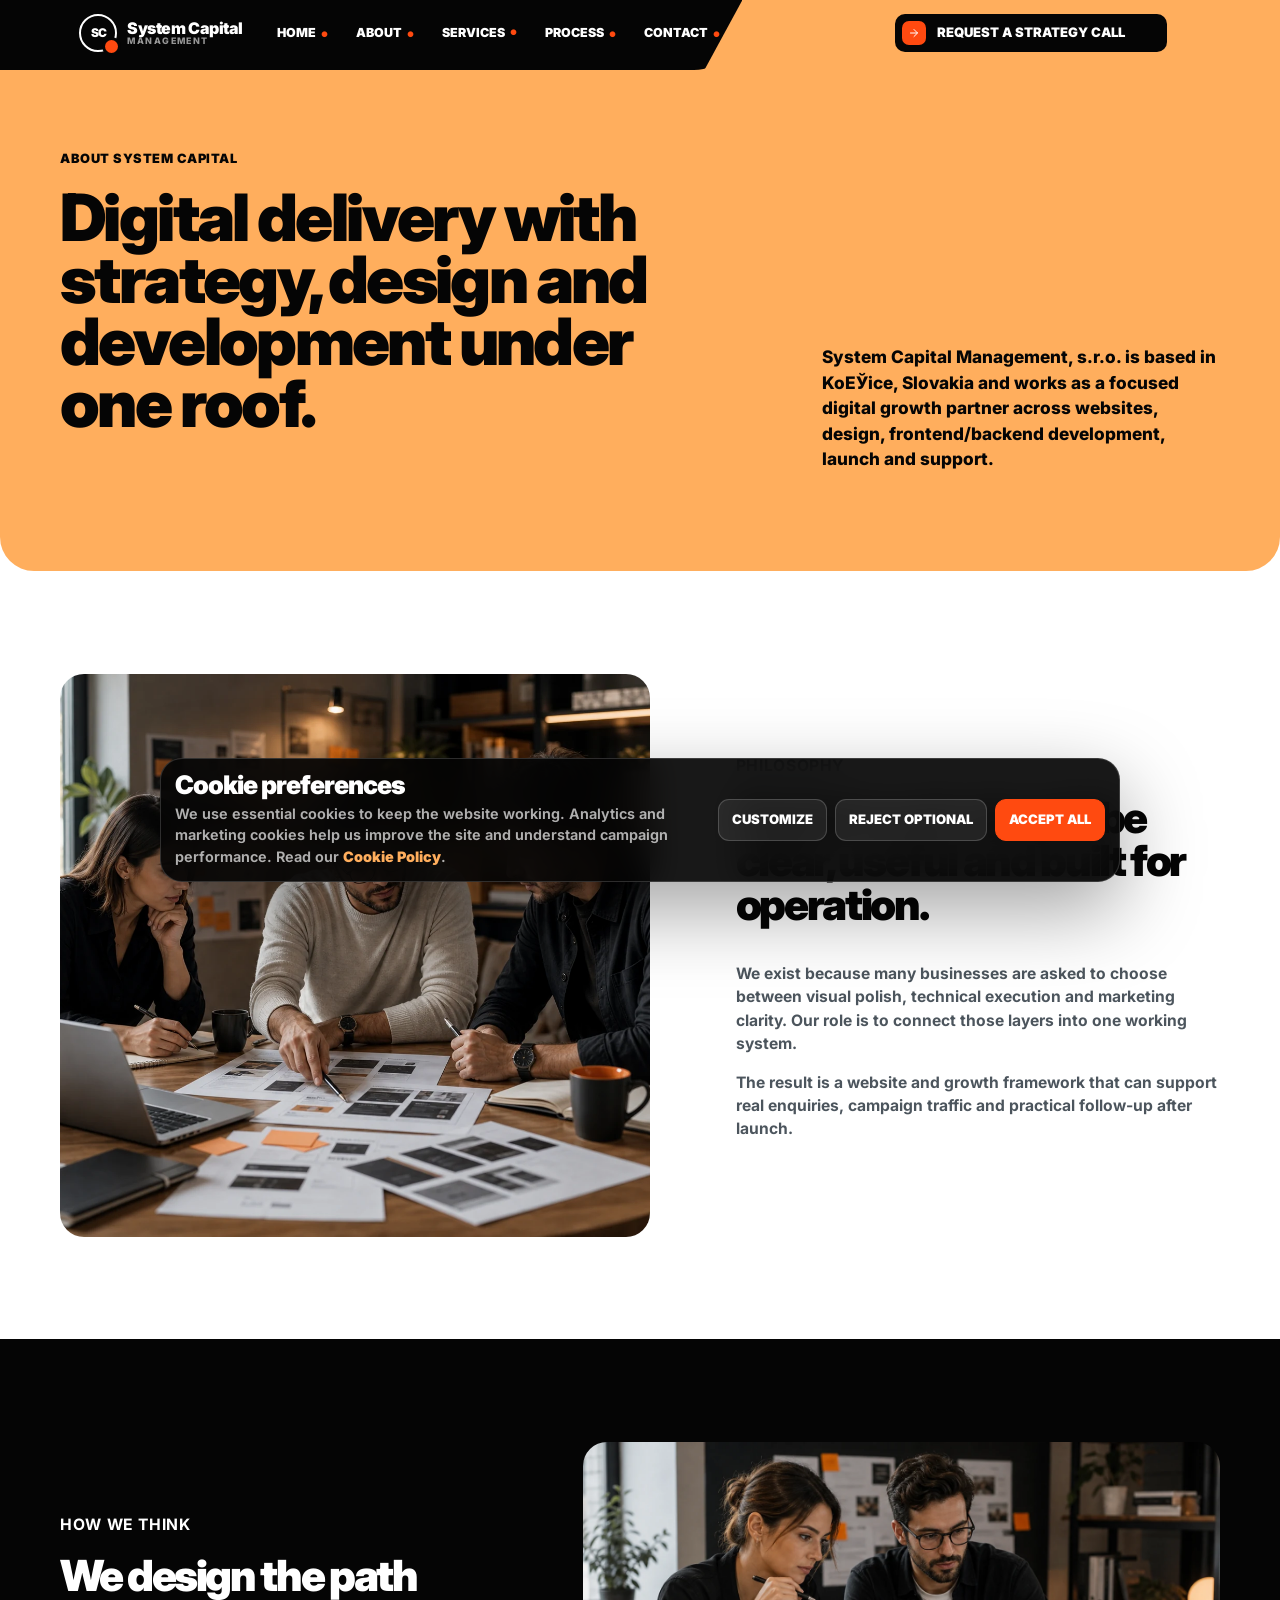
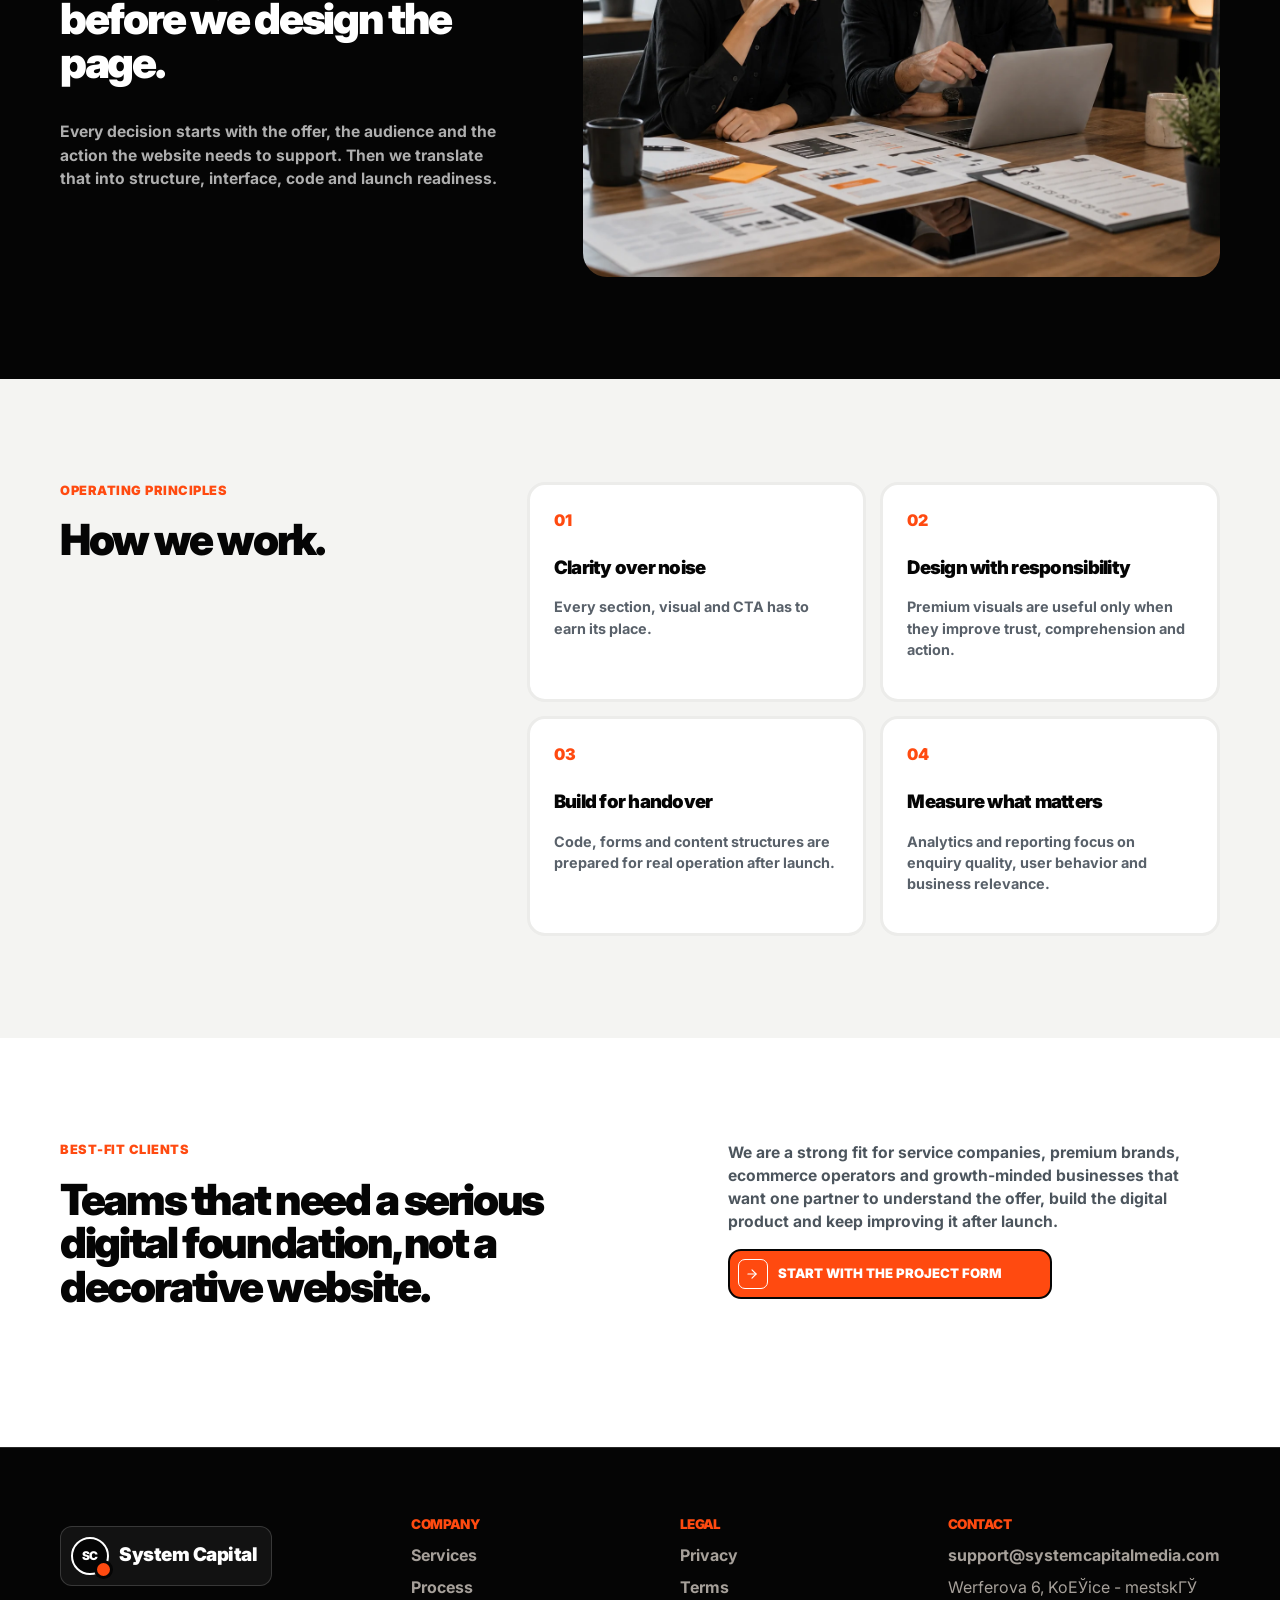
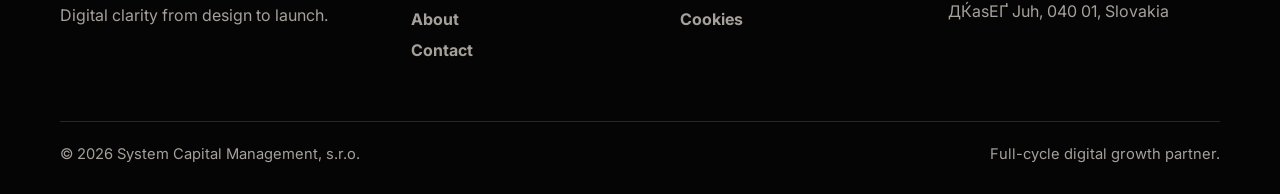
==== commit 948c57f8: "DESK FIN" ====
--- a/about.html
+++ b/about.html
@@ -18,7 +18,7 @@
     <nav class="desktop-nav" aria-label="Primary navigation">
       <a href="index.html">Home</a>
       <a href="about.html">About</a>
-      <a href="services.html">Services</a>
+      <div class="nav-dropdown"><a class="nav-dropdown__trigger" href="services.html">Services</a><div class="nav-dropdown__menu"><a href="services.html">All services</a><a href="web-design-development.html">Web Design &amp; Development</a><a href="digital-marketing-systems.html">Digital Marketing Systems</a><a href="frontend-backend-development.html">Frontend / Backend Development</a><a href="launch-support-optimization.html">Launch Support &amp; Optimization</a></div></div>
       <a href="service-detail.html">Process</a>
       <a href="contact.html">Contact</a>
     </nav>
@@ -117,7 +117,7 @@
       <div><h3>Legal</h3><a href="privacy.html">Privacy</a><a href="terms.html">Terms</a><a href="cookie.html">Cookies</a></div>
       <div><h3>Contact</h3><a href="mailto:support@systemcapitalmedia.com">support@systemcapitalmedia.com</a><p>Werferova 6, KoЕЎice - mestskГЎ ДЌasЕҐ Juh, 040 01, Slovakia</p></div>
     </div>
-    <div class="container footer-bottom"><span>В© 2026 System Capital Management, s.r.o.</span><span>Full-cycle digital growth partner.</span></div>
+    <div class="container footer-bottom"><span>© 2026 System Capital Management, s.r.o.</span><span>Full-cycle digital growth partner.</span></div>
   </footer>
 
   <script src="js/main.js"></script>
--- a/css/base.css
+++ b/css/base.css
@@ -98,7 +98,7 @@
 
 .eyebrow {
   color: var(--orange);
-  font-size: .73rem;
+  font-size: .8rem;
   font-weight: 900;
   letter-spacing: .04em;
   text-transform: uppercase;
@@ -117,7 +117,7 @@
   border-radius: 13px;
   background: var(--orange);
   color: var(--white);
-  font-size: .78rem;
+  font-size: .82rem;
   font-weight: 900;
   text-transform: uppercase;
   transition: transform .28s var(--ease), box-shadow .28s var(--ease), background .28s var(--ease);
--- a/css/bundle.css
+++ b/css/bundle.css
@@ -66,7 +66,7 @@
   display: grid;
   place-items: center;
   color: var(--white);
-  font-size: .66rem;
+  font-size: .75rem;
   font-weight: 900;
   letter-spacing: -.08em;
 }
@@ -92,7 +92,7 @@
 .brand > span:last-child::after {
   content: "Management";
   color: rgba(255,255,255,.58);
-  font-size: .46rem;
+  font-size: .56rem;
   font-weight: 800;
   letter-spacing: .16em;
   text-transform: uppercase;
@@ -100,18 +100,102 @@
 
 .desktop-nav {
   display: flex;
+  align-items: center;
   justify-content: flex-start;
   gap: 28px;
-  font-size: .72rem;
+  font-size: .78rem;
   font-weight: 900;
   text-transform: uppercase;
 }
 
-.desktop-nav a::after {
+.desktop-nav > a::after,
+.nav-dropdown__trigger::after {
   content: "●";
   color: var(--orange);
   font-size: .48rem;
   margin-left: 5px;
+}
+
+.nav-dropdown {
+  position: relative;
+}
+
+.nav-dropdown__trigger {
+  display: inline-flex;
+  align-items: center;
+  color: inherit;
+}
+
+.nav-dropdown__menu {
+  position: absolute;
+  top: calc(100% + 16px);
+  left: 50%;
+  z-index: 20;
+  display: grid;
+  min-width: 260px;
+  padding: 10px;
+  border: 1px solid rgba(255,255,255,.14);
+  border-radius: 18px;
+  background: rgba(5,5,5,.94);
+  box-shadow: 0 24px 70px rgba(0,0,0,.34);
+  opacity: 0;
+  pointer-events: none;
+  transform: translate(-50%, 10px);
+  transition: opacity .25s var(--ease), transform .25s var(--ease);
+}
+
+.nav-dropdown__menu::before {
+  content: "";
+  position: absolute;
+  left: 0;
+  right: 0;
+  bottom: 100%;
+  height: 18px;
+}
+
+.nav-dropdown:hover .nav-dropdown__menu,
+.nav-dropdown:focus-within .nav-dropdown__menu {
+  opacity: 1;
+  pointer-events: auto;
+  transform: translate(-50%, 0);
+}
+
+.nav-dropdown__menu a {
+  display: flex;
+  align-items: center;
+  justify-content: space-between;
+  gap: 14px;
+  padding: 11px 12px;
+  border-radius: 12px;
+  color: rgba(255,255,255,.78);
+  font-size: .82rem;
+  line-height: 1.15;
+  text-transform: none;
+  transition: background .22s var(--ease), color .22s var(--ease), transform .22s var(--ease);
+}
+
+.nav-dropdown__menu a::after {
+  content: "";
+  width: 7px;
+  height: 7px;
+  flex: 0 0 auto;
+  border-radius: 50%;
+  background: var(--orange);
+  opacity: .72;
+  margin-left: 0;
+}
+
+.nav-dropdown__menu a:first-child {
+  color: var(--white);
+  font-weight: 950;
+  text-transform: uppercase;
+}
+
+.nav-dropdown__menu a:hover,
+.nav-dropdown__menu a:focus-visible {
+  background: rgba(255,255,255,.08);
+  color: var(--white);
+  transform: translateX(2px);
 }
 
 .header-cta {
@@ -126,7 +210,7 @@
   border-radius: 10px;
   background: var(--black);
   color: var(--white);
-  font-size: .68rem;
+  font-size: .82rem;
   font-weight: 900;
   text-transform: uppercase;
 }
@@ -319,14 +403,14 @@
 .footer-grid h3 {
   margin-bottom: 14px;
   color: var(--orange);
-  font-size: .77rem;
+  font-size: .84rem;
   font-weight: 900;
   text-transform: uppercase;
 }
 
 .footer-grid a { display: block; margin: 8px 0; color: var(--muted); font-weight: 700; }
 .footer-grid a:hover { color: var(--orange-soft); }
-.footer-bottom { display: flex; justify-content: space-between; gap: 24px; margin-top: 50px; padding-top: 22px; border-top: 1px solid var(--line); color: var(--muted); font-size: .86rem; }
+.footer-bottom { display: flex; justify-content: space-between; gap: 24px; margin-top: 50px; padding-top: 22px; border-top: 1px solid var(--line); color: var(--muted); font-size: .92rem; }
 
 .cookie-banner {
   position: fixed;
@@ -396,7 +480,7 @@
   border-radius: 11px;
   background: rgba(255,255,255,.08);
   color: var(--white);
-  font-size: .72rem;
+  font-size: .82rem;
   font-weight: 900;
   text-transform: uppercase;
   transition: transform .25s var(--ease), background .25s var(--ease), border-color .25s var(--ease);
@@ -458,7 +542,7 @@
 
 .cookie-option small {
   color: rgba(255,255,255,.6);
-  font-size: .76rem;
+  font-size: .82rem;
   font-weight: 650;
 }
 
@@ -507,7 +591,7 @@
   opacity: .64;
 }
 
-@media (max-width: 940px) {
+@media (max-width: 1260px) {
   .desktop-nav, .header-cta { display: none; }
   .site-header { grid-template-columns: auto auto; justify-content: space-between; }
   .site-header::before { width: 100%; border-bottom-right-radius: 24px; clip-path: none; }
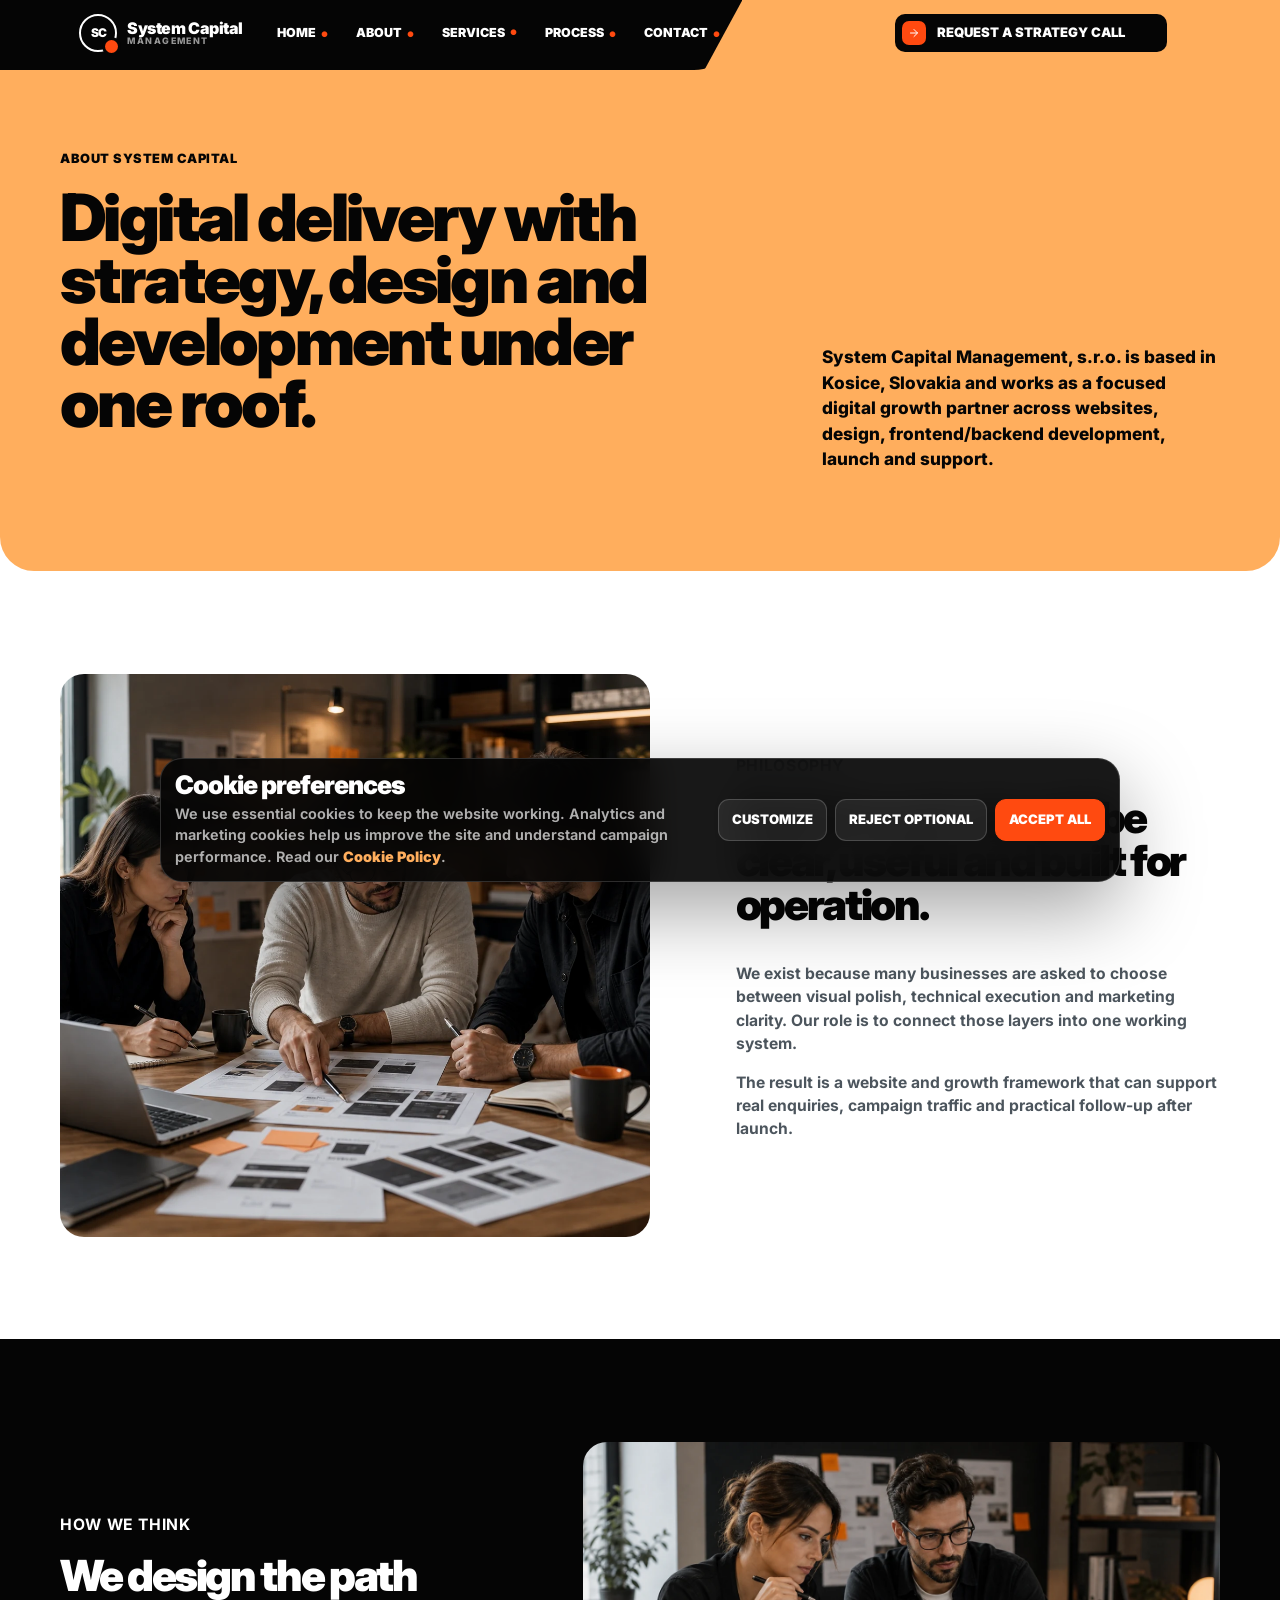
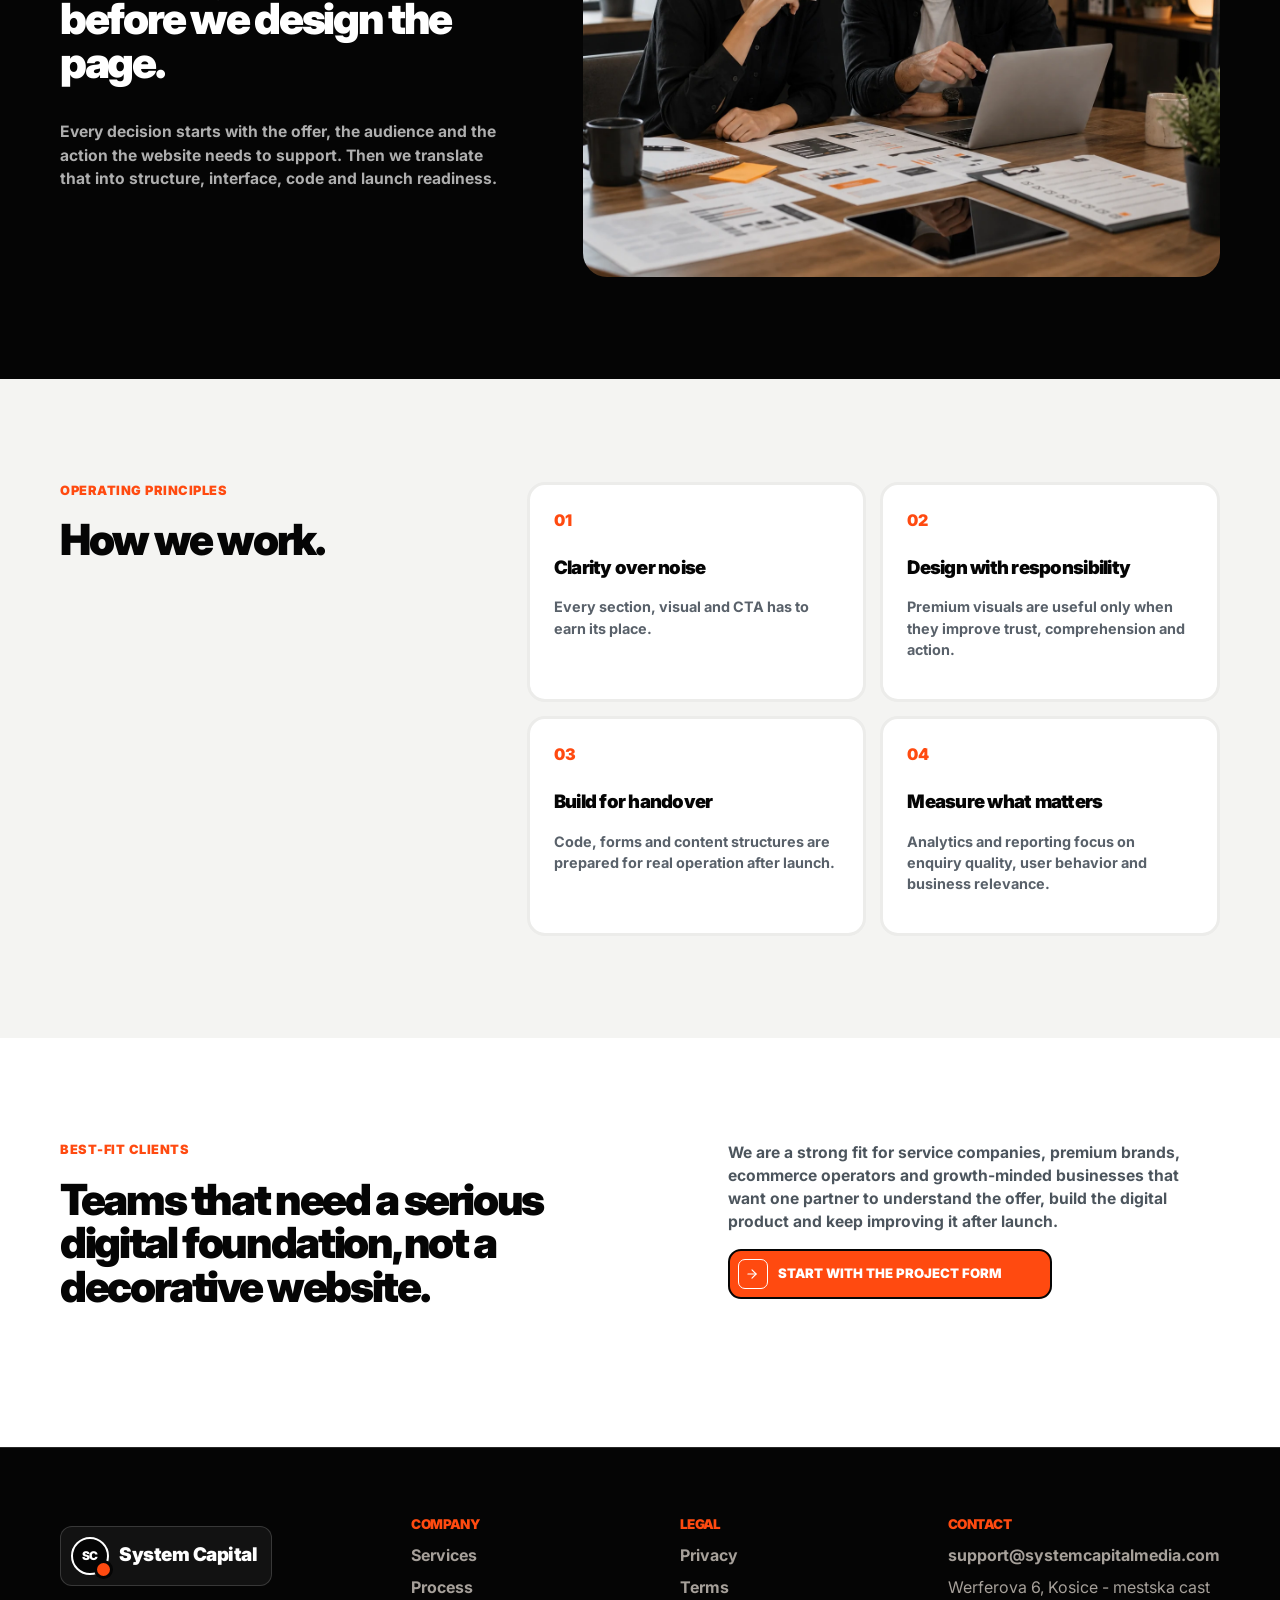
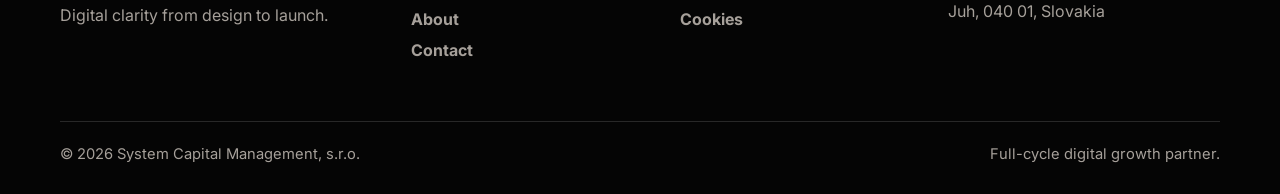
==== commit 47ecf331: "done" ====
--- a/about.html
+++ b/about.html
@@ -49,7 +49,7 @@
           <p class="eyebrow reveal">About System Capital</p>
           <h1 class="reveal">Digital delivery with strategy, design and development under one roof.</h1>
         </div>
-        <p class="page-lead reveal">System Capital Management, s.r.o. is based in KoЕЎice, Slovakia and works as a focused digital growth partner across websites, design, frontend/backend development, launch and support.</p>
+        <p class="page-lead reveal">System Capital Management, s.r.o. is based in Kosice, Slovakia and works as a focused digital growth partner across websites, design, frontend/backend development, launch and support.</p>
       </div>
     </section>
 
@@ -115,7 +115,7 @@
       </div>
       <div><h3>Company</h3><a href="services.html">Services</a><a href="service-detail.html">Process</a><a href="about.html">About</a><a href="contact.html">Contact</a></div>
       <div><h3>Legal</h3><a href="privacy.html">Privacy</a><a href="terms.html">Terms</a><a href="cookie.html">Cookies</a></div>
-      <div><h3>Contact</h3><a href="mailto:support@systemcapitalmedia.com">support@systemcapitalmedia.com</a><p>Werferova 6, KoЕЎice - mestskГЎ ДЌasЕҐ Juh, 040 01, Slovakia</p></div>
+      <div><h3>Contact</h3><a href="mailto:support@systemcapitalmedia.com">support@systemcapitalmedia.com</a><p>Werferova 6, Kosice - mestska cast Juh, 040 01, Slovakia</p></div>
     </div>
     <div class="container footer-bottom"><span>© 2026 System Capital Management, s.r.o.</span><span>Full-cycle digital growth partner.</span></div>
   </footer>
--- a/css/bundle.css
+++ b/css/bundle.css
@@ -304,26 +304,97 @@
   position: fixed;
   inset: 0;
   z-index: 40;
-  display: grid;
-  place-items: center;
+  display: block;
   padding: 96px 24px 30px;
   background: var(--black);
   opacity: 0;
   pointer-events: none;
+  overflow-y: auto;
+  overscroll-behavior: contain;
   transform: translateY(-18px);
   transition: opacity .42s var(--ease), transform .42s var(--ease);
+  -webkit-overflow-scrolling: touch;
 }
 
 .mobile-menu.is-open { opacity: 1; pointer-events: auto; transform: translateY(0); }
-.mobile-menu__inner { width: min(520px, 100%); }
+.mobile-menu__inner {
+  width: min(520px, 100%);
+  min-height: calc(100dvh - 126px);
+  margin-inline: auto;
+  padding-bottom: 28px;
+}
 .mobile-menu nav { display: grid; gap: 9px; margin: 24px 0 32px; }
-.mobile-menu nav a { font-size: clamp(2.5rem, 12vw, 4.5rem); font-weight: 900; letter-spacing: -.05em; line-height: .9; opacity: 0; transform: translateY(14px); transition: opacity .45s var(--ease), transform .45s var(--ease); }
-.mobile-menu.is-open nav a { opacity: 1; transform: translateY(0); }
-.mobile-menu.is-open nav a:nth-child(2) { transition-delay: .05s; }
-.mobile-menu.is-open nav a:nth-child(3) { transition-delay: .1s; }
-.mobile-menu.is-open nav a:nth-child(4) { transition-delay: .15s; }
-.mobile-menu.is-open nav a:nth-child(5) { transition-delay: .2s; }
-.mobile-menu.is-open nav a:nth-child(6) { transition-delay: .25s; }
+.mobile-menu nav > a,
+.mobile-services-dropdown {
+  opacity: 0;
+  transform: translateY(14px);
+  transition: opacity .45s var(--ease), transform .45s var(--ease);
+}
+.mobile-menu nav > a,
+.mobile-services-dropdown summary {
+  color: var(--white);
+  font-size: clamp(2.45rem, 11vw, 4.35rem);
+  font-weight: 900;
+  letter-spacing: -.05em;
+  line-height: .9;
+}
+.mobile-services-dropdown {
+  display: grid;
+  gap: 0;
+}
+.mobile-services-dropdown summary {
+  position: relative;
+  display: flex;
+  align-items: center;
+  justify-content: space-between;
+  list-style: none;
+  cursor: pointer;
+}
+.mobile-services-dropdown summary::-webkit-details-marker { display: none; }
+.mobile-services-dropdown summary::after {
+  content: "";
+  width: .42em;
+  height: .42em;
+  border-right: 3px solid var(--orange);
+  border-bottom: 3px solid var(--orange);
+  transform: rotate(45deg) translateY(-.1em);
+  transition: transform .28s var(--ease);
+}
+.mobile-services-dropdown[open] summary::after {
+  transform: rotate(225deg) translateY(-.1em);
+}
+.mobile-services-dropdown.is-open summary::after {
+  transform: rotate(225deg) translateY(-.1em);
+}
+.mobile-services-dropdown__menu {
+  display: grid;
+  gap: 8px;
+  height: 0;
+  overflow: hidden;
+  padding-left: 16px;
+  padding-top: 0;
+  opacity: 0;
+  transition: height .38s var(--ease), opacity .3s var(--ease), padding-top .38s var(--ease);
+}
+.mobile-services-dropdown.is-open .mobile-services-dropdown__menu {
+  padding-top: 14px;
+  opacity: 1;
+}
+.mobile-services-dropdown__menu a {
+  color: rgba(255,255,255,.72);
+  font-size: clamp(1rem, 4.8vw, 1.35rem);
+  font-weight: 800;
+  line-height: 1.05;
+}
+.mobile-menu.is-open nav > a,
+.mobile-menu.is-open .mobile-services-dropdown {
+  opacity: 1;
+  transform: translateY(0);
+}
+.mobile-menu.is-open nav > :nth-child(2) { transition-delay: .05s; }
+.mobile-menu.is-open nav > :nth-child(3) { transition-delay: .1s; }
+.mobile-menu.is-open nav > :nth-child(4) { transition-delay: .15s; }
+.mobile-menu.is-open nav > :nth-child(5) { transition-delay: .2s; }
 .microcopy { margin-top: 18px; font-size: .88rem; }
 
 .page-hero {
@@ -603,6 +674,7 @@
   .site-header { padding: 12px 14px; }
   .page-hero { padding: 128px 0 68px; }
   .footer-bottom { flex-direction: column; }
+  .mobile-menu { padding: 96px 24px 24px; }
   .cookie-banner { bottom: 12px; border-radius: 18px; }
   .cookie-banner__inner,
   .cookie-options { grid-template-columns: 1fr; }
